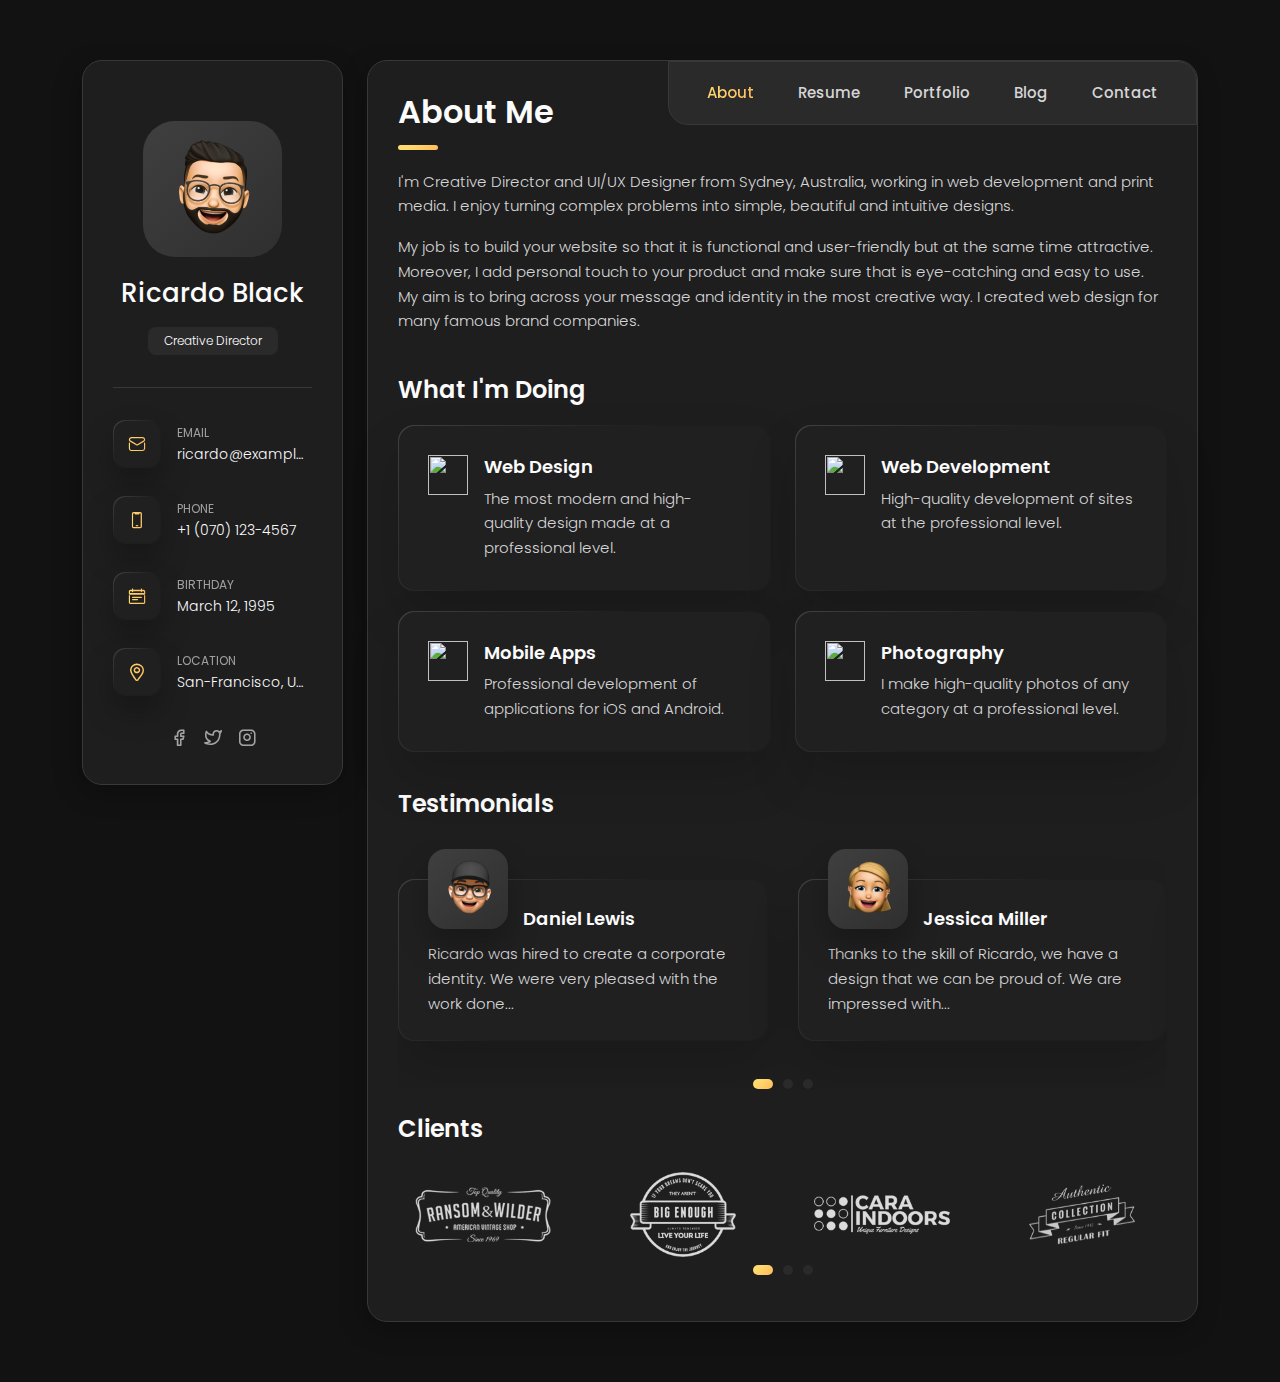
==== index.html @ 87efd27a "first commit" ====
<!DOCTYPE html>
<html lang="en">


<!-- Mirrored from art-template.ru/vcard4/style-2/index.html by HTTrack Website Copier/3.x [XR&CO'2014], Sat, 06 May 2023 09:46:40 GMT -->
<head>
    <meta charset="utf-8" />
    <title>vCard - About</title>

	<!-- Meta Data -->
	<meta http-equiv="X-UA-Compatible" content="IE=edge">
	<meta name="viewport" content="width=device-width, initial-scale=1, shrink-to-fit=no">
	<meta name="format-detection" content="telephone=no"/>
    <meta name="format-detection" content="address=no"/>
    <meta name="author" content="ArtTemplate" />
    <meta name="description" content="vCard" />

    <!-- Twitter data -->
    <meta name="twitter:card" content="summary_large_image">
    <meta name="twitter:site" content="@ArtTemplates">
    <meta name="twitter:title" content="vCard">
    <meta name="twitter:description" content="vCard">
    <meta name="twitter:image" content="../assets/images/social.html">

    <!-- Open Graph data -->
    <meta property="og:title" content="ArtTemplate" />
    <meta property="og:type" content="website" />
    <meta property="og:url" content="your url website" />
    <meta property="og:image" content="../assets/images/social.html" />
    <meta property="og:description" content="vCard" />
    <meta property="og:site_name" content="vCard" />

	<!-- Favicons -->
	<link rel="apple-touch-icon" sizes="144x144" href="../assets/images/favicons/apple-touch-icon-144x144.png">
	<link rel="apple-touch-icon" sizes="114x114" href="../assets/images/favicons/apple-touch-icon-114x114.png">
	<link rel="apple-touch-icon" sizes="72x72" href="../assets/images/favicons/apple-touch-icon-72x72.png">
	<link rel="apple-touch-icon" sizes="57x57" href="../assets/images/favicons/apple-touch-icon-57x57.png">
	<link rel="shortcut icon" href="../assets/images/favicons/favicon.png" type="image/png">

    <!-- Styles -->
	<link rel="stylesheet" type="text/css" href="../assets/styles/vendors/bootstrap.min.css"/>
	<link rel="stylesheet" type="text/css" href="../assets/styles/style.css"/>
	
</head>
<body>
    <main class="main">
	    <div class="container gutter-top gutter-bottom">
		    <div class="row sticky-parent">
			    <!-- Sidebar -->
                <aside class="col-12 col-md-12 col-xl-3">
				    <div class="sidebar box-outer sticky-column">
						<!-- My photo -->
						<div class="sidebar__base-info">
					    	<figure class="avatar-box">
                                <img src="../assets/images/my-avatar.png" alt="Ricardo Black">
						    </figure>

						    <div class="text-xl-center">
						        <h3 class="title title--h3 sidebar__name">Ricardo Black</h3>
							    <div class="badge">Creative Director</div>
						    </div>

							<button class="btn btn--small btn--icon-right sidebar__btn js-btn-toggle"><span>Show Contacts</span><i class="feathericon-chevron-down"></i></button>
						</div>

						<div class="sidebar__additional-info js-show">
							<div class="separation"></div>
		                    <ul class="details-info">
							    <!-- Email -->
							    <li class="details-info__item">
							        <span class="box box--s2 icon-box"><i class="font-icon icon-envelope"></i></span>
								    <div class="contacts-block__info">
									    <span class="overhead">Email</span>
									    <a class="text-overflow" href="mailto:ricardo@example.com" title="ricardo@example.com">ricardo@example.com</a>
								    </div>
							    </li>
							    <!-- Phone -->
						 	    <li class="details-info__item">
								    <span class="box box--s2 icon-box"><i class="font-icon icon-phone"></i></span>
								    <div class="contacts-block__info">
									    <span class="overhead">Phone</span>
							            <span class="text-overflow" title="+1 (070) 123-4567">+1 (070) 123-4567</span>
								    </div>	
							    </li>
								<!-- Birthday -->
					            <li class="details-info__item">
								    <span class="box box--s2 icon-box"><i class="font-icon icon-calendar"></i></span>
								    <div class="contacts-block__info">
									    <span class="overhead">Birthday</span>
							            <span class="text-overflow" title="March 12, 1995">March 12, 1995</span>
								    </div>
							    </li>
								<!-- Location -->
						        <li class="details-info__item">
								    <span class="box box--s2 icon-box"><i class="font-icon icon-location"></i></span>
								    <div class="contacts-block__info">
									    <span class="overhead">Location</span>
									    <span class="text-overflow" title="San-Francisco, USA">San-Francisco, USA</span>
								    </div>
							    </li>
					        </ul>
						    <div class="separation d-xl-none"></div>

						    <!-- Social -->
						    <div class="social">
							    <a class="social__link" href="https://www.facebook.com/"><i class="feathericon-facebook"></i></a>
							    <a class="social__link" href="https://www.behance.com/"><i class="feathericon-twitter"></i></a>
						  	    <a class="social__link" href="https://www.linkedin.com/"><i class="feathericon-instagram"></i></a>
						    </div>
						</div>	
					</div>	
		        </aside>
		        
				<!-- Content -->
		        <div class="col-12 col-md-12 col-xl-9">
				    <div class="box-outer">
					    <!-- Menu -->
						<div class="nav-container">
						    <ul class="nav">
                                <li class="nav__item"><a class="active" href="index.html">About</a></li>
								<li class="nav__item"><a href="resume.html">Resume</a></li>
                                <li class="nav__item"><a href="portfolio.html">Portfolio</a></li>
                                <li class="nav__item"><a href="blog.html">Blog</a></li>
                                <li class="nav__item"><a href="contact.html">Contact</a></li>
                            </ul>
						</div>
						
					    <!-- About -->
						<div class="pb-0 pb-sm-2">
		                    <h1 class="title title--h1 title__separate">About Me</h1>
						    <p>I'm Creative Director and UI/UX Designer from Sydney, Australia, working in web development and print media. I enjoy turning complex problems into simple, beautiful and intuitive designs.</p>
                            <p>My job is to build your website so that it is functional and user-friendly but at the same time attractive. Moreover, I add personal touch to your product and make sure that is eye-catching and easy to use. My aim is to bring across your message and identity in the most creative way. I created web design for many famous brand companies.</p>
					    </div>
						
					    <!-- What -->
						<h2 class="title title--h2 mt-3">What I'm Doing</h2>
						<div class="row">
							<!-- Case Item -->
							<div class="col-12 col-lg-6">
							    <div class="case-item box box--s2 box-inner">
									<img class="case-item__icon" src="https://art-template.ru/vcard4/assets/icons/icon-design.svg" alt="" />
									<div>
									    <h3 class="title title--h3">Web Design</h3>
										<p class="case-item__caption">The most modern and high-quality design made at a professional level.</p>
									</div>	
								</div>
							</div>
								
							<!-- Case Item -->
							<div class="col-12 col-lg-6">
							    <div class="case-item box box--s2 box-inner">
									<img class="case-item__icon" src="https://art-template.ru/vcard4/assets/icons/icon-dev.svg" alt="" />
									<div>
									    <h3 class="title title--h3">Web Development</h3>
										<p class="case-item__caption">High-quality development of sites at the professional level.</p>
									</div>
								</div>
							</div>
								
							<!-- Case Item -->
							<div class="col-12 col-lg-6">
								<div class="case-item box box--s2 box-inner">
								    <img class="case-item__icon" src="https://art-template.ru/vcard4/assets/icons/icon-app.svg" alt="" />
									<div>
								        <h3 class="title title--h3">Mobile Apps</h3>
									    <p class="case-item__caption">Professional development of applications for iOS and Android.</p>
									</div>
								</div>
							</div>
								
							<!-- Case Item -->
							<div class="col-12 col-lg-6">
								<div class="case-item box box--s2 box-inner">
									<img class="case-item__icon" src="https://art-template.ru/vcard4/assets/icons/icon-photo.svg" alt="" />
									<div>
									    <h3 class="title title--h3">Photography</h3>
										<p class="case-item__caption">I make high-quality photos of any category at a professional level.</p>
									</div>
								</div>
							</div>
						</div>	
						
						<!-- Testimonials -->
						<div class="testimonials">
						    <h2 class="title title--h2 mt-3">Testimonials</h2>
						
						    <div class="swiper-container js-carousel-review">
                                <div class="swiper-wrapper">
								    <!-- Item review -->
                                    <div class="swiper-slide review-item box box--s2 box-inner js-open-review" data-mfp-src="#review-1" data-effect="mfp-zoom-out">
										<figure class="box box-avatar box-avatar--not-border">
                                            <img src="../assets/images/avatar-1.png" alt="Daniel Lewis">
										</figure>
									    <h4 class="title title--h3">Daniel Lewis</h4>
										<p class="review-item__caption">Ricardo was hired to create a corporate identity. We were very pleased with the work done...</p>
									</div>
									
									<!-- Item review -->
                                    <div class="swiper-slide review-item box box--s2 box-inner js-open-review" data-mfp-src="#review-2" data-effect="mfp-zoom-out">
                                        <figure class="box box-avatar box-avatar--not-border">
                                            <img src="../assets/images/avatar-2.png" alt="Daniel Lewis">
										</figure>
									    <h4 class="title title--h3">Jessica Miller</h4>
										<p class="review-item__caption">Thanks to the skill of Ricardo, we have a design that we can be proud of. We are impressed with...</p>
									</div>
									
									<!-- Item review -->
                                    <div class="swiper-slide review-item box box--s2 box-inner js-open-review" data-mfp-src="#review-3" data-effect="mfp-zoom-out">
										<figure class="box box-avatar box-avatar--not-border">
                                            <img src="../assets/images/avatar-3.png" alt="Daniel Lewis">
										</figure>
									    <h4 class="title title--h3">Emily Evans</h4>
										<p class="review-item__caption">Ricardo did a miracle with my website. It looks exactly as I imagined it. Now I have a profession...</p>
									</div>

									<!-- Item review -->
									<div class="swiper-slide review-item box box--s2 box-inner js-open-review" data-mfp-src="#review-4" data-effect="mfp-zoom-out">
										<figure class="box box-avatar box-avatar--not-border">
											<img src="../assets/images/avatar-4.png" alt="Daniel Lewis">
										</figure>
										<h4 class="title title--h3">Henry William</h4>
										<p class="review-item__caption">Thank you very much for your work on our project. It was a big help for us. Thanks to the...</p>
									</div>
                                </div>
    
                                <div class="swiper-pagination"></div>
                            </div>
						</div>
						
						<!-- Clients -->
						<h2 class="title title--h2 mt-4">Clients</h2>
						<div class="swiper-container js-carousel-clients">
                            <div class="swiper-wrapper">
								<!-- Item client -->
                                <figure class="swiper-slide">
									<a href="#"><img class="logo-client" src="../assets/images/clients/logo-1-color.png" alt="Logo" /></a>
								</figure>
									
								<!-- Item client -->
                                <figure class="swiper-slide">
									<a href="#"><img class="logo-client" src="../assets/images/clients/logo-2-color.png" alt="Logo" /></a>
								</figure>

								<!-- Item client -->
                                <figure class="swiper-slide">
								    <a href="#"><img class="logo-client" src="../assets/images/clients/logo-3-color.png" alt="Logo" /></a>
								</figure>

								<!-- Item client -->
                                <figure class="swiper-slide">
									<a href="#"><img class="logo-client" src="../assets/images/clients/logo-4-color.png" alt="Logo" /></a>
								</figure>
									
								<!-- Item client -->
                                <figure class="swiper-slide">
									<a href="#"><img class="logo-client" src="../assets/images/clients/logo-5-color.png" alt="Logo" /></a>
								</figure>
									
								<!-- Item client -->
                                <figure class="swiper-slide">
									<a href="#"><img class="logo-client" src="../assets/images/clients/logo-6-color.png" alt="Logo" /></a>
								</figure>
							</div>
								
							<div class="swiper-pagination"></div>
						</div><!-- /swiper-container -->
					</div><!-- box-outer -->
		        </div><!-- Content -->
			</div><!-- sticky-parent -->
		</div><!-- container -->
    </main>

    <div class="back-to-top"></div>
    
	<!-- Full review 1 -->
	<div id="review-1" class="popup mfp-hide mfp-with-anim">
		<div class="row">
            <div class="col-12 col-sm-2 full-rewiew-con-avatar">
				<figure class="box box-avatar box-avatar--not-border">
					<img src="../assets/images/avatar-1.png" alt="Daniel Lewis">
				</figure>
				<div class="review-icon-quote"></div>
			</div>
			<div class="col-12 col-sm-10 full-rewiew-con-text">
				<h2 class="title title--h2 mb-1">Daniel Lewis</h2>
				<span class="review-date">14 June, 2021</span>
				<p>Ricardo was hired to create a corporate identity. We were very pleased with the work done. She has a lot of experience and is very concerned about the needs of client.
				Lorem ipsum dolor sit amet, ullamcous cididt consectetur adipiscing elit, seds do et eiusmod tempor incididunt ut laborels dolore magnarels alia.</p>
				<p>Ut enim ad nesid utminim veniam, quis nostrud eiusmo exercitation ullamco labori is amco commodo consequat  seds eiusmod. Adipisicing velit eu eiusmod nisi ad nulla. 
				Magna deserunt ipsum pariatur sunt incididunt culpa cupidatat. Pariatur occaecat enim dolor culpa nisi ea eiusmod do qui culpa consectetur laboris eiusmod anim.</p>
			</div>
		</div>
	</div>

	<!-- Full review 2 -->
	<div id="review-2" class="popup mfp-hide mfp-with-anim">
		<div class="row">
            <div class="col-12 col-sm-2 full-rewiew-con-avatar">
				<figure class="box box-avatar box-avatar--not-border">
					<img src="../assets/images/avatar-2.png" alt="Daniel Lewis">
				</figure>
				<div class="review-icon-quote"></div>
			</div>
			<div class="col-12 col-sm-10 full-rewiew-con-text">
				<h2 class="title title--h2 mb-1">Jessica Miller</h2>
				<span class="review-date">14 June, 2021</span>
				<p>Ricardo was hired to create a corporate identity. We were very pleased with the work done. She has a lot of experience and is very concerned about the needs of client.
				Lorem ipsum dolor sit amet, ullamcous cididt consectetur adipiscing elit, seds do et eiusmod tempor incididunt ut laborels dolore magnarels alia.</p>
				<p>Ut enim ad nesid utminim veniam, quis nostrud eiusmo exercitation ullamco labori is amco commodo consequat  seds eiusmod. Adipisicing velit eu eiusmod nisi ad nulla. 
				Magna deserunt ipsum pariatur sunt incididunt culpa cupidatat. Pariatur occaecat enim dolor culpa nisi ea eiusmod do qui culpa consectetur laboris eiusmod anim.</p>
			</div>
		</div>
	</div>
	
	<!-- Full review 3 -->
	<div id="review-3" class="popup mfp-hide mfp-with-anim">
		<div class="row">
            <div class="col-12 col-sm-2 full-rewiew-con-avatar">
				<figure class="box box-avatar box-avatar--not-border">
					<img src="../assets/images/avatar-3.png" alt="Daniel Lewis">
				</figure>
				<div class="review-icon-quote"></div>
			</div>
			<div class="col-12 col-sm-10 full-rewiew-con-text">
				<h2 class="title title--h2 mb-1">Emily Evans</h2>
				<span class="review-date">14 June, 2021</span>
				<p>Ricardo was hired to create a corporate identity. We were very pleased with the work done. She has a lot of experience and is very concerned about the needs of client.
				Lorem ipsum dolor sit amet, ullamcous cididt consectetur adipiscing elit, seds do et eiusmod tempor incididunt ut laborels dolore magnarels alia.</p>
				<p>Ut enim ad nesid utminim veniam, quis nostrud eiusmo exercitation ullamco labori is amco commodo consequat  seds eiusmod. Adipisicing velit eu eiusmod nisi ad nulla. 
				Magna deserunt ipsum pariatur sunt incididunt culpa cupidatat. Pariatur occaecat enim dolor culpa nisi ea eiusmod do qui culpa consectetur laboris eiusmod anim.</p>
			</div>
		</div>
	</div>

	<!-- Full review 4 -->
	<div id="review-4" class="popup mfp-hide mfp-with-anim">
		<div class="row">
            <div class="col-12 col-sm-2 full-rewiew-con-avatar">
				<figure class="box box-avatar box-avatar--not-border">
					<img src="../assets/images/avatar-4.png" alt="Daniel Lewis">
				</figure>
				<div class="review-icon-quote"></div>
			</div>
			<div class="col-12 col-sm-10 full-rewiew-con-text">
				<h2 class="title title--h2 mb-1">Henry William</h2>
				<span class="review-date">14 June, 2021</span>
				<p>Ricardo was hired to create a corporate identity. We were very pleased with the work done. She has a lot of experience and is very concerned about the needs of client.
				Lorem ipsum dolor sit amet, ullamcous cididt consectetur adipiscing elit, seds do et eiusmod tempor incididunt ut laborels dolore magnarels alia.</p>
				<p>Ut enim ad nesid utminim veniam, quis nostrud eiusmo exercitation ullamco labori is amco commodo consequat  seds eiusmod. Adipisicing velit eu eiusmod nisi ad nulla. 
				Magna deserunt ipsum pariatur sunt incididunt culpa cupidatat. Pariatur occaecat enim dolor culpa nisi ea eiusmod do qui culpa consectetur laboris eiusmod anim.</p>
			</div>
		</div>
	</div>
	
	<!-- JavaScripts -->
	<script src="../assets/js/jquery-3.4.1.min.js"></script>
	<script src="../assets/js/plugins.min.js"></script>
    <script src="../assets/js/common.js"></script>

</body>

<!-- Mirrored from art-template.ru/vcard4/style-2/index.html by HTTrack Website Copier/3.x [XR&CO'2014], Sat, 06 May 2023 09:46:50 GMT -->
</html>
---- assets/styles/style.css ----
/* ------------------------------------------------
 Author: ArtStyles (Art)
 
 Template Name: vCard
 version: 1.1.0
------------------------------------------------ */
/* ------------------------------------------------
 
 - Vendors
 - Font Icons
 - Variables
 - General Styles
 - Typography
 - Form
 - Button
 - Sidebar
 - Sections
 - Navbar
 - Popup
 - Cases
 - Clients
 - Contact
 - Portfolio
 - News
 - Single news
 - Single project
 - Testimonials
 - Timeline
 - Footer
 - Other
 
------------------------------------------------ */
@import url("vendors/swiper.min.css");
@import url("vendors/simplebar.min.css");
@import url("vendors/magnific-popup.css");
@import url("vendors/photoswipe.css");
@import url("vendors/default-skin.css");
@import url("../icons/style-custome-icons.css");
@import url("../icons/feather.css");
@import url("https://fonts.googleapis.com/css2?family=Poppins:wght@300;400;500;600&amp;display=swap");
:root {
  --font-family: 'Poppins', sans-serif;
  --font-base-size: 15px;
  --font-mobile-size: 14px;
  --color-heading: #FCFCFC;
  --color-paragraph: #D6D6D6;
  --color-border: #383838;
  --color-bg: #121212;
  --color-surface-1: #1e1e1f;
  --color-surface-2: #2a2a2b;
  --color-surface-3: #202021;
  --color-accent: #FFDB6E;
  --color-error: #B84C4C;
  --color-gradient: linear-gradient(137.84deg, #FFDB6E 26.31%, #FFBC5E 93.75%);
  --color-gradient-soft: linear-gradient(135deg, rgba(255, 218, 109, 0.0375) 0%, rgba(255, 189, 94, 0) 100%), #1E1E1F;
  --color-gradient-text: linear-gradient(90deg, #FFDB6E, #FFBC5E);
  --color-gradient-border: linear-gradient(155deg, #FFDA6D 0%, rgba(255, 191, 96, 0) 50%);
  --color-gradient-border-gray: linear-gradient(135deg, #404040 0%, rgba(64, 64, 64, 0) 48.44%);
  --color-gradient-gray: linear-gradient(137.84deg, #3F3F40 2.69%, #303030 93.75%);
  --color-gradient-icon: linear-gradient(135deg, rgba(255, 218, 109, 0.25) 0%, rgba(255, 189, 94, 0) 59.86%), #202021;
  --color-btn: linear-gradient(135deg, rgba(45, 45, 46, 0.25) 0%, rgba(27, 27, 28, 0) 100%), #202021;
  --box-shadow-24: -4px 8px 24px rgba(0, 0, 0, 0.25);
  --box-shadow-30: 0px 16px 30px rgba(0, 0, 0, 0.25);
  --box-shadow-40: 0px 16px 40px rgba(0, 0, 0, 0.25);
  --box-shadow-50: 0px 25px 50px rgba(0, 0, 0, 0.15);
  --box-shadow-80: 0px 24px 80px rgba(0, 0, 0, 0.7);
  --radius-32: 32px;
  --radius-20: 20px;
  --radius-18: 18px;
  --radius-16: 16px;
  --radius-14: 14px;
  --radius-12: 12px;
  --radius-8: 8px;
}

/* -----------------------------------------------------------------
    - General Styles
----------------------------------------------------------------- */
*,
::before,
::after {
  background-repeat: no-repeat;
  -webkit-box-sizing: border-box;
          box-sizing: border-box;
}

html {
  -webkit-overflow-scrolling: touch;
  -webkit-box-sizing: border-box;
  box-sizing: border-box;
}

body, html {
  font-size: 1rem;
  -webkit-text-size-adjust: 100%;
}

body {
  background-color: var(--color-bg);
  color: var(--color-paragraph);
  font-family: var(--font-family);
  font-size: var(--font-base-size);
  font-weight: 300;
  line-height: 1.65;
  min-height: 100vh;
  overflow-x: hidden;
  -ms-overflow-style: scrollbar;
  -webkit-font-smoothing: antialiased;
}

@media only screen and (max-width: 580px) {
  body {
    font-size: var(--font-mobile-size);
    line-height: 1.6;
  }
}

html.is-scroll-disabled body {
  height: 100vh;
  overflow: hidden;
}

@media all and (-ms-high-contrast: none), (-ms-high-contrast: active) {
  html.is-scroll-disabled {
    overflow: hidden;
  }
}

.no-scroll {
  overflow: hidden;
  -ms-overflow-style: none;
}

.no-scroll-height {
  overflow-x: hidden;
}

.svg-defs {
  position: absolute;
  height: 0;
  width: 0;
}

img {
  max-width: 100%;
  -webkit-user-select: none;
  -moz-user-select: none;
  -ms-user-select: none;
  user-select: none;
}

figure {
  margin: 0;
}

iframe {
  background-color: var(--color-bg);
  border: 0;
  display: block;
  height: 100%;
  width: 100%;
}

.cover {
  -o-object-fit: cover;
     object-fit: cover;
  -o-object-position: center;
     object-position: center;
  font-family: 'object-fit: cover; object-position: center;';
  height: 100%;
  width: 100%;
}

::-moz-selection {
  background: transparent;
  color: var(--color-accent);
}

::selection {
  background: transparent;
  color: var(--color-accent);
}

.scroll-line {
  background: var(--color-gradient);
  height: 0.1875rem;
  position: fixed;
  top: 0;
  width: 0;
  z-index: 3;
}

/* -----------------------------------------------------------------
    - Typography
----------------------------------------------------------------- */
h1, h2, h3, h4, h5, h6 {
  color: var(--color-heading);
  font-family: var(--font-family);
  font-weight: 600;
  line-height: 1.3;
}

.title--h1 {
  font-size: 2rem;
  margin-bottom: 1.0625rem;
}

@media only screen and (max-width: 580px) {
  .title--h1 {
    font-size: 1.5rem;
  }
}

.title--h2 {
  font-size: 1.5rem;
  margin-bottom: 1.25rem;
}

@media only screen and (max-width: 580px) {
  .title--h2 {
    font-size: 1.125rem;
  }
}

.title--h3 {
  font-size: 1.125rem;
  margin-bottom: 0.5rem;
}

@media only screen and (max-width: 580px) {
  .title--h3 {
    font-size: 1rem;
  }
}

.title--h4 {
  font-size: 1rem;
  margin-bottom: 0.8125rem;
  font-weight: 500;
}

@media only screen and (max-width: 580px) {
  .title--h4 {
    font-size: 0.875rem;
  }
}

.title--h5 {
  font-size: 0.875rem;
}

@media only screen and (max-width: 580px) {
  .title--h5 {
    font-size: 0.75rem;
  }
}

.title--h6 {
  font-size: 0.75rem;
}

@media only screen and (max-width: 580px) {
  .title--h6 {
    font-size: 0.625rem;
  }
}

.title--center {
  text-align: center;
}

.title--tone {
  background: var(--color-gradient-text);
  -webkit-background-clip: text;
  background-clip: text;
  -webkit-text-fill-color: transparent;
}

.title-icon {
  margin-right: 0.5rem;
  margin-top: -0.25rem;
  height: 2.5rem;
  width: 2.5rem;
}

@media only screen and (max-width: 580px) {
  .title-icon {
    height: 2.08333rem;
    width: 2.08333rem;
  }
}

.title__separate {
  margin-bottom: 2.3125rem;
  position: relative;
}

.title__separate::before {
  content: '';
  background: var(--color-gradient);
  border-radius: 0.5rem;
  height: 0.3125rem;
  position: absolute;
  bottom: -1.0625rem;
  left: 0;
  width: 2.5rem;
  z-index: 1;
}

@media only screen and (max-width: 580px) {
  .title__separate {
    margin-bottom: 1.5rem;
  }
  .title__separate::before {
    height: 0.1875rem;
    bottom: -0.625rem;
    width: 1.875rem;
  }
}

.overhead {
  color: var(--color-paragraph);
  font-size: 0.75rem;
  font-weight: 400;
  display: block;
  opacity: .7;
  text-transform: uppercase;
}

@media only screen and (max-width: 580px) {
  .overhead {
    font-size: 0.6875rem;
  }
}

.text-overflow {
  display: block;
  text-overflow: ellipsis;
  overflow: hidden;
  white-space: nowrap;
}

.block-quote {
  font-size: 1.25rem;
  font-weight: 400;
  font-style: italic;
  margin: 1.8125rem 0;
  position: relative;
  line-height: 1.6;
}

@media only screen and (max-width: 991px) {
  .block-quote {
    padding-left: 3.8125rem;
  }
}

@media only screen and (max-width: 580px) {
  .block-quote {
    font-size: 1.125rem;
    margin: 1rem 0;
    padding-left: 0;
    padding-top: 2.8125rem;
  }
  .block-quote p {
    margin-bottom: 0.5rem;
  }
}

.block-quote::before {
  background-image: url(https://art-template.ru/vcard4/assets/icons/icon-quote.svg);
  background-repeat: no-repeat;
  background-position: center;
  background-size: cover;
  content: '';
  height: 1.125rem;
  margin: 0 auto;
  position: absolute;
  top: 0.5rem;
  left: -3.125rem;
  width: 1.6875rem;
}

@media only screen and (max-width: 991px) {
  .block-quote::before {
    left: 0;
  }
}

.block-quote__author {
  font-size: 0.875rem;
  font-style: normal;
  display: block;
  margin-top: 0.5625rem;
  padding-left: 3rem;
  position: relative;
}

@media only screen and (max-width: 580px) {
  .block-quote__author {
    font-size: 0.875rem;
    margin-top: 0;
    padding-left: 2rem;
  }
}

.block-quote__author::before {
  content: '';
  background-color: var(--color-heading);
  height: 0.0625rem;
  margin-bottom: auto;
  margin-top: auto;
  position: absolute;
  top: 0;
  bottom: 0;
  left: 0;
  width: 2rem;
}

@media only screen and (max-width: 580px) {
  .block-quote__author::before {
    width: 1rem;
  }
}

a {
  color: var(--color-accent);
  cursor: pointer;
  text-decoration: none;
}

a:hover {
  outline: none;
}

a.decoration--none {
  text-decoration: none;
}

a.link-gradient {
  background: var(--color-gradient-text);
  -webkit-background-clip: text;
  background-clip: text;
  -webkit-text-fill-color: transparent;
  -webkit-text-decoration-skip: objects;
}

.description {
  color: var(--color-paragraph);
  margin-bottom: 1.875rem;
}

.foreword {
  font-size: 1.125rem;
}

/* Badges */
.badge {
  background: var(--color-surface-2);
  font-size: 0.75rem;
  font-weight: 300;
  border-radius: var(--radius-8);
  padding: 0.5rem 1rem;
}

@media only screen and (max-width: 580px) {
  .badge {
    font-size: 0.6875rem;
    padding: 0.375rem 0.75rem;
  }
}

/* -----------------------------------------------------------------
    - Form
----------------------------------------------------------------- */
.input, .textarea, select,
.custom-select {
  background-color: transparent;
  border: 1px solid var(--color-border);
  border-radius: var(--radius-14);
  -webkit-box-shadow: none;
          box-shadow: none;
  color: var(--color-heading);
  font-size: inherit;
  height: auto;
  padding: 0.875rem 1.375rem 0.8125rem;
  position: relative;
  width: 100%;
  -webkit-appearance: none;
  -moz-appearance: none;
  appearance: none;
}

@media only screen and (max-width: 580px) {
  .input, .textarea, select,
  .custom-select {
    padding: 0.8125rem 1.375rem 0.75rem;
  }
}

.input:focus, .textarea:focus, select:focus,
.custom-select:focus {
  background-color: transparent;
  border-color: var(--color-accent);
  color: var(--color-heading);
  -webkit-box-shadow: none;
          box-shadow: none;
  outline: none;
}

.input {
  line-height: inherit;
}

@media all and (-ms-high-contrast: none), (-ms-high-contrast: active) {
  .input {
    line-height: 0;
  }
}

.input__icon {
  padding-left: 3.375rem;
}

@media only screen and (max-width: 580px) {
  .input__icon {
    padding-left: 2.8125rem;
  }
}

.textarea {
  border-radius: var(--radius-14);
  display: block;
  padding: 0.8125rem 1.1875rem;
  resize: none;
}

.form-group {
  margin-bottom: 2rem;
  position: relative;
}

@media only screen and (max-width: 580px) {
  .form-group {
    margin-bottom: 1.6875rem;
  }
}

.help-block {
  position: absolute;
  font-size: 0.75rem;
  line-height: 1.4;
  padding-top: 0.3125rem;
  padding-left: 0.375rem;
}

@media only screen and (max-width: 580px) {
  .help-block {
    font-size: 0.6875rem;
  }
}

.with-errors {
  color: var(--color-error);
}

.has-error input,
.has-error textarea,
.has-error input:focus,
.has-error textarea:focus {
  border-color: var(--color-error);
}

#validator-contact {
  font-size: 0.875rem;
  margin-top: 1rem;
}

.form-control::-webkit-input-placeholder {
  color: var(--color-paragraph);
  opacity: .5;
}

.form-control:-ms-input-placeholder {
  color: var(--color-paragraph);
  opacity: .5;
}

.form-control::-ms-input-placeholder {
  color: var(--color-paragraph);
  opacity: .5;
}

.form-control::placeholder {
  color: var(--color-paragraph);
  opacity: .5;
}

input:invalid,
textarea:invalid {
  outline: none !important;
}

.form-check-input {
  background: transparent;
  border-color: rgba(244, 244, 244, 0.15);
}

.form-check-input:checked {
  background-color: var(--color-accent);
  border-color: var(--color-accent);
}

.form-check-input:checked[type=checkbox] {
  background-image: url("data:image/svg+xml,%3csvg xmlns='http://www.w3.org/2000/svg' viewBox='0 0 20 20'%3e%3cpath fill='none' stroke='%23000' stroke-linecap='round' stroke-linejoin='round' stroke-width='3' d='M6 10l3 3l6-6'/%3e%3c/svg%3e") !important;
}

.form-check-input:checked[type=radio] {
  background-image: url("data:image/svg+xml,%3csvg xmlns='http://www.w3.org/2000/svg' viewBox='-4 -4 8 8'%3e%3ccircle r='2' fill='%23000'/%3e%3c/svg%3e");
}

.form-check-input:focus {
  border-color: var(--color-paragraph);
  -webkit-box-shadow: 0 0 0 0.125rem rgba(244, 244, 244, 0.25);
          box-shadow: 0 0 0 0.125rem rgba(244, 244, 244, 0.25);
}

select,
.custom-select {
  background: url("data:image/svg+xml,%3csvg xmlns='http://www.w3.org/2000/svg' viewBox='0 0 4 5'%3e%3cpath fill='%23fff' d='M2 0L0 2h4zm0 5L0 3h4z'/%3e%3c/svg%3e") no-repeat right 0.1rem center/10px 16px;
}

.dropdown-menu {
  background: var(--color-surface-2);
  border: 1px solid var(--color-border);
  border-radius: var(--radius-12);
  -webkit-box-shadow: var(--box-shadow-50);
          box-shadow: var(--box-shadow-50);
  font-size: inherit;
}

.dropdown-menu::before {
  content: '';
  border-left: 0.375rem solid transparent;
  border-right: 0.375rem solid transparent;
  border-bottom: 0.375rem solid var(--color-border);
  height: 0;
  position: absolute;
  top: -0.375rem;
  left: 1.0625rem;
  width: 0;
}

.dropdown-item {
  color: var(--color-paragraph);
  font-weight: 300;
}

.dropdown-item:hover, .dropdown-item:focus {
  background: var(--color-border);
  color: var(--color-paragraph);
}

.dropdown.dropup .dropdown-menu::before {
  border-left: 0.375rem solid transparent;
  border-right: 0.375rem solid transparent;
  border-top: 0.375rem solid var(--color-border);
  border-bottom: 0.375rem solid transparent;
  top: auto;
  bottom: -0.75rem;
}

.progress {
  display: block;
  background: transparent;
  font-size: 0.9375rem;
  margin-bottom: 1.5rem;
  height: auto;
}

@media only screen and (max-width: 580px) {
  .progress {
    font-size: 0.8125rem;
    margin-bottom: 1rem;
  }
}

.progress:last-child {
  margin-bottom: 0;
}

.progress-bar {
  background-color: var(--color-border);
  border-radius: var(--radius-16);
  height: 0.5rem;
  overflow: inherit;
  position: relative;
  width: 100%;
}

.progress-bar span {
  background: var(--color-gradient);
  border-radius: 1rem;
  display: block;
  overflow: hidden;
  position: relative;
  height: 0.5rem;
  width: 0%;
  -webkit-transition: width .6s ease-in-out;
  transition: width .6s ease-in-out;
  z-index: 1;
}

.progress .progress-text {
  margin-bottom: 0.5rem;
}

.progress .progress-text span {
  color: var(--color-heading);
  font-weight: 500;
}

.btn {
  background: var(--color-gradient-border-gray);
  border-radius: var(--radius-14);
  -webkit-box-shadow: var(--box-shadow-40);
          box-shadow: var(--box-shadow-40);
  border: 0;
  color: var(--color-accent);
  cursor: pointer;
  font-weight: 400;
  font-size: 1rem;
  line-height: initial;
  padding: 1rem 1.5rem;
  position: relative;
  -webkit-transition: all .4s ease-in-out;
  transition: all .4s ease-in-out;
  white-space: nowrap;
  z-index: 0;
}

.btn::before {
  content: '';
  position: absolute;
  top: 1px;
  right: 1px;
  bottom: 1px;
  left: 1px;
  background: var(--color-btn);
  border-radius: inherit;
  -webkit-transition: all .4s ease-in-out;
  transition: all .4s ease-in-out;
  z-index: -1;
}

.btn:hover {
  background: var(--color-gradient-border);
  color: var(--color-accent);
}

.btn:hover::before {
  background: var(--color-gradient-icon);
}

.btn:focus {
  -webkit-box-shadow: var(--box-shadow-40);
          box-shadow: var(--box-shadow-40);
}

.btn .font-icon {
  margin-right: 0.375rem;
}

.btn--small {
  -webkit-box-shadow: var(--box-shadow-30);
          box-shadow: var(--box-shadow-30);
  font-size: 0.75rem;
  padding: 0.625rem 1rem;
}

.btn--small:focus {
  -webkit-box-shadow: var(--box-shadow-30);
          box-shadow: var(--box-shadow-30);
}

.btn--icon-left i {
  margin-right: 0.5rem;
}

.btn--icon-right i {
  margin-left: 0.5rem;
}

@media only screen and (max-width: 580px) {
  .btn {
    font-size: 0.875rem;
    padding: 0.75rem 1.125rem;
  }
}

button:focus {
  outline: none;
}

/* -----------------------------------------------------------------
    - Sidebar
----------------------------------------------------------------- */
.sidebar {
  z-index: 10;
}

@media only screen and (max-width: 1200px) {
  .sidebar {
    margin-bottom: 1.875rem;
  }
}

@media only screen and (max-width: 580px) {
  .sidebar {
    margin-bottom: 1rem;
  }
}

@media only screen and (max-width: 1200px) {
  .sidebar__base-info {
    display: -webkit-box;
    display: -ms-flexbox;
    display: flex;
    -webkit-box-align: center;
        -ms-flex-align: center;
            align-items: center;
  }
  .sidebar__base-info > * {
    min-width: 0;
  }
}

@media only screen and (min-width: 1200px) {
  .sidebar__additional-info {
    display: block !important;
  }
}

@media only screen and (max-width: 1200px) {
  .sidebar__additional-info {
    display: none;
  }
}

@media only screen and (max-width: 1200px) {
  .sidebar__additional-info .details-info__item {
    -webkit-box-flex: 0;
        -ms-flex: 0 0 50%;
            flex: 0 0 50%;
  }
  .sidebar__additional-info .details-info__item:nth-last-child(2), .sidebar__additional-info .details-info__item:nth-last-child(1) {
    margin-bottom: 0;
  }
}

@media only screen and (max-width: 768px) {
  .sidebar__additional-info .details-info__item {
    margin-bottom: 1.25rem;
  }
  .sidebar__additional-info .details-info__item:nth-last-child(2) {
    margin-bottom: 1.25rem;
  }
  .sidebar__additional-info .details-info__item:nth-last-child(1) {
    margin-bottom: 0 !important;
  }
}

@media only screen and (max-width: 580px) {
  .sidebar__additional-info .details-info__item {
    -webkit-box-flex: 0;
        -ms-flex: 0 0 100%;
            flex: 0 0 100%;
  }
  .sidebar__additional-info .details-info__item:nth-last-child(2) {
    margin-bottom: 0.9375rem;
  }
  .sidebar__additional-info .details-info__item:nth-last-child(1) {
    margin-bottom: 0;
  }
}

.sidebar .avatar-box {
  background: var(--color-gradient-gray);
  border-radius: var(--radius-32);
  margin: 1.875rem 1.875rem 1.25rem;
  overflow: hidden;
  height: calc(100% - 3.75rem);
  width: calc(100% - 3.75rem);
  -webkit-transition: all .3s ease-in-out;
  transition: all .3s ease-in-out;
}

@media only screen and (max-width: 1200px) {
  .sidebar .avatar-box {
    -ms-flex-negative: 0;
        flex-shrink: 0;
    margin: 0 1.5rem 0 0;
    height: 7.5rem;
    width: 7.5rem;
  }
}

@media only screen and (max-width: 580px) {
  .sidebar .avatar-box {
    border-radius: var(--radius-20);
    margin: 0 1rem 0 0;
    height: 5rem;
    width: 5rem;
  }
}

.sidebar .avatar-box img {
  -o-object-fit: cover;
     object-fit: cover;
  height: 100%;
  width: 100%;
}

.sidebar__name {
  font-size: 1.625rem;
  font-weight: 500;
  margin-bottom: 1rem;
  position: relative;
}

@media only screen and (max-width: 580px) {
  .sidebar__name {
    font-size: 1.0625rem;
    margin-bottom: 0.625rem;
  }
}

.sidebar__btn {
  position: absolute;
  top: 0;
  right: 0;
  border-top-left-radius: 0;
  border-bottom-right-radius: 0;
  display: none;
}

@media only screen and (max-width: 1200px) {
  .sidebar__btn {
    display: block;
    padding: 0.625rem 1rem;
  }
}

@media only screen and (max-width: 580px) {
  .sidebar__btn {
    padding: 0.625rem;
  }
}

.sidebar__btn i {
  display: none;
}

@media only screen and (max-width: 580px) {
  .sidebar__btn i {
    display: block;
    margin: 0;
  }
  .sidebar__btn span {
    display: none;
  }
}

.contacts-block__info {
  -webkit-box-flex: 1;
      -ms-flex: 1;
          flex: 1;
}

/* Social */
.social {
  text-align: center;
}

.social__link {
  font-size: 1.125rem;
  color: var(--color-heading);
  -webkit-text-fill-color: inherit;
  opacity: .6;
  margin: 0 0.375rem;
}

@media only screen and (max-width: 580px) {
  .social__link {
    font-size: 1rem;
  }
}

.social__link:hover {
  color: inherit;
  opacity: 1;
  text-decoration: none;
}

@media only screen and (max-width: 1200px) {
  .social {
    text-align: left;
  }
}

.sticky-column {
  margin-top: 0;
  -webkit-transition: all .3s ease-in-out;
  transition: all .3s ease-in-out;
}

.sticky-column.is_stuck {
  margin-top: 1.875rem;
}

/* -----------------------------------------------------------------
    - Sections
----------------------------------------------------------------- */
@media (min-width: 1200px) {
  .container {
    max-width: 1140px;
  }
}

@media (min-width: 1300px) {
  .container {
    max-width: 1230px;
  }
}

@media (min-width: 1400px) {
  .container {
    max-width: 1290px;
  }
}

.box {
  background: var(--color-gradient-border);
  position: relative;
  z-index: 0;
}

.box::before {
  content: '';
  position: absolute;
  top: 1px;
  right: 1px;
  bottom: 1px;
  left: 1px;
  background: var(--color-gradient-soft);
  border-radius: inherit;
  z-index: -1;
}

.box--s2 {
  background: var(--color-gradient-border-gray);
}

.box--s2::before {
  background-image: var(--color-btn) !important;
  background-color: var(--color-surface-3) !important;
}

.box-outer {
  background-color: var(--color-surface-1);
  border: 1px solid var(--color-border);
  border-radius: var(--radius-20);
  -webkit-box-shadow: var(--box-shadow-24);
          box-shadow: var(--box-shadow-24);
  padding: 1.875rem;
  position: relative;
}

@media only screen and (max-width: 580px) {
  .box-outer {
    padding: 0.9375rem;
  }
}

.box-inner {
  border-radius: var(--radius-16);
  -webkit-box-shadow: var(--box-shadow-50);
          box-shadow: var(--box-shadow-50);
  padding: 1.875rem;
  margin-bottom: 1.875rem;
}

@media only screen and (max-width: 580px) {
  .box-inner {
    border-radius: var(--radius-14);
    -webkit-box-shadow: var(--box-shadow-30);
            box-shadow: var(--box-shadow-30);
    padding: 1.25rem;
    margin-bottom: 0.9375rem;
  }
}

.icon-box {
  font-size: 1.125rem;
  display: -webkit-inline-box;
  display: -ms-inline-flexbox;
  display: inline-flex;
  -webkit-box-align: center;
      -ms-flex-align: center;
          align-items: center;
  -webkit-box-pack: center;
      -ms-flex-pack: center;
          justify-content: center;
  border-radius: var(--radius-12);
  -webkit-box-shadow: var(--box-shadow-30);
          box-shadow: var(--box-shadow-30);
  line-height: 1;
  margin-right: 1rem;
  height: 3rem;
  width: 3rem;
}

.icon-box > * {
  min-width: 0;
}

.icon-box::before {
  background: var(--color-gradient-icon);
}

.icon-box .font-icon {
  background: var(--color-gradient-text);
  -webkit-background-clip: text;
  background-clip: text;
  -webkit-text-fill-color: transparent;
}

@media only screen and (max-width: 580px) {
  .icon-box {
    font-size: 1rem;
    border-radius: var(--radius-8);
    -webkit-box-shadow: var(--box-shadow-24);
            box-shadow: var(--box-shadow-24);
    height: 1.875rem;
    width: 1.875rem;
  }
}

.box-avatar {
  border-radius: var(--radius-18);
  -webkit-box-shadow: var(--box-shadow-30);
          box-shadow: var(--box-shadow-30);
  height: 5rem;
  width: 5rem;
}

.box-avatar::before {
  background: var(--color-gradient-gray);
}

.box-avatar img {
  -o-object-fit: cover;
     object-fit: cover;
}

.box-avatar--not-border {
  background: var(--color-gradient-gray);
}

.box-avatar--not-border::before {
  display: none;
}

@media only screen and (max-width: 580px) {
  .box-avatar {
    border-radius: var(--radius-14);
    -webkit-box-shadow: var(--box-shadow-24);
            box-shadow: var(--box-shadow-24);
    height: calc(5rem - 1.25rem);
    width: calc(5rem - 1.25rem);
  }
}

.separation {
  background: var(--color-border);
  margin: 2rem 0;
  height: 1px;
  width: 100%;
}

@media only screen and (max-width: 580px) {
  .separation {
    margin: 1rem 0;
  }
}

.js-image {
  background-size: cover;
  background-position: center;
  height: 100%;
  width: 100%;
}

.gutter-top {
  padding-top: 3.75rem;
}

@media only screen and (max-width: 580px) {
  .gutter-top {
    padding-top: 0.9375rem;
  }
}

.gutter-bottom {
  padding-bottom: 3.75rem;
}

@media only screen and (max-width: 580px) {
  .gutter-bottom {
    padding-bottom: 2.5rem;
  }
}

.noGutters-Top {
  margin-top: 0 !important;
}

.noGutters-Bottom {
  margin-bottom: 0 !important;
}

.noGutters-Left {
  margin-left: 0 !important;
}

.noGutters-Right {
  margin-right: 0 !important;
}

/* Details info */
.details-info {
  list-style: none;
  padding-left: 0;
  margin-bottom: 0.5rem;
}

@media only screen and (max-width: 1200px) {
  .details-info {
    display: -webkit-box;
    display: -ms-flexbox;
    display: flex;
    -ms-flex-wrap: wrap;
        flex-wrap: wrap;
    margin-bottom: 0;
  }
  .details-info > * {
    min-width: 0;
  }
}

@media only screen and (max-width: 768px) {
  .details-info {
    display: -webkit-box;
    display: -ms-flexbox;
    display: flex;
    -webkit-box-orient: vertical;
    -webkit-box-direction: normal;
        -ms-flex-direction: column;
            flex-direction: column;
    margin-bottom: 0.5rem;
    font-size: 1rem;
  }
  .details-info > * {
    min-width: 0;
  }
}

@media only screen and (max-width: 580px) {
  .details-info {
    font-size: 0.9375rem;
  }
}

.details-info--inline {
  display: -webkit-box;
  display: -ms-flexbox;
  display: flex;
  -webkit-box-orient: horizontal;
  -webkit-box-direction: normal;
      -ms-flex-direction: row;
          flex-direction: row;
  -ms-flex-wrap: wrap;
      flex-wrap: wrap;
}

.details-info--inline > * {
  min-width: 0;
}

.details-info__item {
  color: var(--color-heading);
  font-size: 0.875rem;
  display: -webkit-box;
  display: -ms-flexbox;
  display: flex;
  -webkit-box-align: center;
      -ms-flex-align: center;
          align-items: center;
  margin-bottom: 1.75rem;
  text-overflow: ellipsis;
  white-space: nowrap;
}

.details-info__item > * {
  min-width: 0;
}

@media only screen and (max-width: 580px) {
  .details-info__item {
    font-size: 0.8125rem;
    margin-bottom: 0.9375rem !important;
  }
}

.details-info__item a {
  color: var(--color-heading);
  -webkit-text-fill-color: inherit;
  text-decoration: none;
}

.details-info__item a:hover {
  color: var(--color-heading);
}

.details-info--inline .details-info__item {
  display: -webkit-inline-box;
  display: -ms-inline-flexbox;
  display: inline-flex;
  -webkit-box-align: center;
      -ms-flex-align: center;
          align-items: center;
  margin-right: 5rem;
}

.details-info--inline .details-info__item > * {
  min-width: 0;
}

.details-info--inline .details-info__item:last-child {
  margin-right: 0;
}

.details-info__info {
  -webkit-box-flex: 1;
      -ms-flex: 1;
          flex: 1;
}

/* -----------------------------------------------------------------
    - Navbar
----------------------------------------------------------------- */
.nav-container {
  background: var(--color-surface-2);
  border: 1px solid var(--color-border);
  border-radius: 0 var(--radius-20) 0 var(--radius-20);
  display: -webkit-box;
  display: -ms-flexbox;
  display: flex;
  -webkit-box-align: center;
      -ms-flex-align: center;
          align-items: center;
  -webkit-box-pack: end;
      -ms-flex-pack: end;
          justify-content: flex-end;
  height: 4rem;
  padding-right: 2.375rem;
  padding-left: 2.375rem;
  position: absolute;
  top: 0;
  right: 0;
  z-index: 1;
}

.nav-container > * {
  min-width: 0;
}

@media only screen and (max-width: 991px) {
  .nav-container {
    -webkit-backdrop-filter: blur(6px);
            backdrop-filter: blur(6px);
    background: rgba(43, 43, 44, 0.75);
    border-radius: var(--radius-20) var(--radius-20) 0 0;
    -webkit-box-shadow: var(--box-shadow-30);
            box-shadow: var(--box-shadow-30);
    display: -webkit-box;
    display: -ms-flexbox;
    display: flex;
    -webkit-box-align: center;
        -ms-flex-align: center;
            align-items: center;
    -webkit-box-pack: center;
        -ms-flex-pack: center;
            justify-content: center;
    position: fixed;
    top: auto;
    bottom: 0;
    left: 0;
    height: 3.8125rem;
    width: 100%;
    z-index: 1112;
  }
  .nav-container > * {
    min-width: 0;
  }
}

@media only screen and (max-width: 580px) {
  .nav-container {
    border-radius: var(--radius-12) var(--radius-12) 0 0;
    height: 3rem;
    padding-right: 1rem;
    padding-left: 1rem;
  }
}

@media only screen and (max-width: 991px) {
  .medium-zoom--opened .nav-container {
    z-index: 10;
  }
}

.nav {
  display: -webkit-box;
  display: -ms-flexbox;
  display: flex;
  -webkit-box-align: center;
      -ms-flex-align: center;
          align-items: center;
  -webkit-box-pack: center;
      -ms-flex-pack: center;
          justify-content: center;
  height: 100%;
  overflow: hidden;
}

.nav > * {
  min-width: 0;
}

@media only screen and (max-width: 768px) {
  .nav {
    font-size: 0.875rem;
  }
}

@media only screen and (max-width: 580px) {
  .nav {
    font-size: 0.6875rem;
  }
}

.nav__item {
  margin-right: 2.75rem;
}

@media only screen and (max-width: 991px) {
  .nav__item {
    margin-right: 2rem;
  }
}

@media only screen and (max-width: 580px) {
  .nav__item {
    margin-right: 1.25rem;
  }
}

.nav__item a {
  background: none;
  color: var(--color-paragraph);
  -webkit-text-fill-color: inherit;
  font-weight: 500;
  opacity: 1;
  -webkit-transition: all .3s ease-in-out;
  transition: all .3s ease-in-out;
}

.nav__item a:hover {
  opacity: .6;
  text-decoration: none;
}

.nav__item a.active {
  background: var(--color-gradient-text);
  -webkit-background-clip: text;
  background-clip: text;
  -webkit-text-fill-color: transparent;
}

.nav__item a.active:hover {
  opacity: 1;
}

.nav__item:last-child {
  margin-right: 0;
}

/* -----------------------------------------------------------------
    - Popup
----------------------------------------------------------------- */
.popup {
  background: var(--color-surface-1);
  border: 1px solid var(--color-border);
  border-radius: var(--radius-20);
  -webkit-box-shadow: var(--box-shadow-80);
          box-shadow: var(--box-shadow-80);
  margin: 1.25rem auto;
  padding: 1.875rem;
  position: relative;
  width: calc(100% - 1.875rem);
  max-width: 43.75rem;
}

@media only screen and (max-width: 580px) {
  .popup {
    border-radius: var(--radius-14);
    margin: 0.9375rem auto;
    padding: 0.9375rem;
    width: calc(100% - 0.9375rem);
  }
}

.mfp-bg {
  background: #0D0D0D;
  opacity: 0.7 !important;
}

.mfp-close {
  background: var(--color-surface-2) !important;
  border-radius: var(--radius-8);
  color: var(--color-heading) !important;
  font-family: 'feather';
  height: 2rem;
  right: 0.9375rem;
  top: 0.9375rem;
  text-indent: -99999px;
  width: 2rem;
}

.mfp-close::before {
  content: '\ea11';
  font-size: 1rem;
  display: -webkit-box;
  display: -ms-flexbox;
  display: flex;
  -webkit-box-align: center;
      -ms-flex-align: center;
          align-items: center;
  -webkit-box-pack: center;
      -ms-flex-pack: center;
          justify-content: center;
  position: absolute;
  top: 0;
  right: 0;
  bottom: 0;
  left: 0;
  text-indent: 0;
}

.mfp-close::before > * {
  min-width: 0;
}

.mfp-close:focus {
  right: 0.9375rem;
  top: 0.9375rem;
}

/* Zoom-in effect */
.mfp-zoom-in {
  /* animate in */
  /* animate out */
}

.mfp-zoom-in .mfp-with-anim {
  opacity: 0;
  -webkit-transition: all 0.2s ease-in-out;
  transition: all 0.2s ease-in-out;
  -webkit-transform: scale(0.8);
          transform: scale(0.8);
}

.mfp-zoom-in.mfp-bg {
  opacity: 0;
  -webkit-transition: all 0.3s ease-out;
  transition: all 0.3s ease-out;
}

.mfp-zoom-in.mfp-ready .mfp-with-anim {
  opacity: 1;
  -webkit-transform: scale(1);
          transform: scale(1);
}

.mfp-zoom-in.mfp-ready.mfp-bg {
  opacity: 0.8;
}

.mfp-zoom-in.mfp-removing .mfp-with-anim {
  -webkit-transform: scale(0.8);
          transform: scale(0.8);
  opacity: 0;
}

.mfp-zoom-in.mfp-removing.mfp-bg {
  opacity: 0;
}

/*  Move-horizontal effect */
.mfp-move-horizontal {
  /* animate in */
  /* animate out */
}

.mfp-move-horizontal .mfp-with-anim {
  opacity: 0;
  -webkit-transition: all 0.3s;
  transition: all 0.3s;
  -webkit-transform: translateX(-50px);
          transform: translateX(-50px);
}

.mfp-move-horizontal.mfp-bg {
  opacity: 0;
  -webkit-transition: all 0.3s;
  transition: all 0.3s;
}

.mfp-move-horizontal.mfp-ready .mfp-with-anim {
  opacity: 1;
  -webkit-transform: translateX(0);
          transform: translateX(0);
}

.mfp-move-horizontal.mfp-ready.mfp-bg {
  opacity: 0.8;
}

.mfp-move-horizontal.mfp-removing .mfp-with-anim {
  -webkit-transform: translateX(50px);
          transform: translateX(50px);
  opacity: 0;
}

.mfp-move-horizontal.mfp-removing.mfp-bg {
  opacity: 0;
}

/* Zoom-out effect */
.mfp-zoom-out {
  /* animate in */
  /* animate out */
}

.mfp-zoom-out .mfp-with-anim {
  opacity: 0;
  -webkit-transition: all 0.3s ease-in-out;
  transition: all 0.3s ease-in-out;
  -webkit-transform: scale(1.3);
          transform: scale(1.3);
}

.mfp-zoom-out.mfp-bg {
  opacity: 0;
  -webkit-transition: all 0.3s ease-out;
  transition: all 0.3s ease-out;
}

.mfp-zoom-out.mfp-ready .mfp-with-anim {
  opacity: 1;
  -webkit-transform: scale(1);
          transform: scale(1);
}

.mfp-zoom-out.mfp-ready.mfp-bg {
  opacity: 0.8;
}

.mfp-zoom-out.mfp-removing .mfp-with-anim {
  -webkit-transform: scale(1.3);
          transform: scale(1.3);
  opacity: 0;
}

.mfp-zoom-out.mfp-removing.mfp-bg {
  opacity: 0;
}

/* -----------------------------------------------------------------
    - Cases
----------------------------------------------------------------- */
.case-item {
  display: -webkit-box;
  display: -ms-flexbox;
  display: flex;
  height: calc(100% - 1.25rem);
  padding-bottom: 1.25rem;
  position: relative;
}

.case-item > * {
  min-width: 0;
}

@media only screen and (max-width: 580px) {
  .case-item {
    display: -webkit-box;
    display: -ms-flexbox;
    display: flex;
    -webkit-box-orient: vertical;
    -webkit-box-direction: normal;
        -ms-flex-direction: column;
            flex-direction: column;
    -webkit-box-align: center;
        -ms-flex-align: center;
            align-items: center;
    text-align: center;
  }
  .case-item > * {
    min-width: 0;
  }
}

.case-item__icon {
  margin-right: 1rem;
  height: 2.5rem;
  width: 2.5rem;
}

@media only screen and (max-width: 580px) {
  .case-item__icon {
    margin-right: 0;
    margin-bottom: 0.8125rem;
  }
}

.case-item div {
  -webkit-box-flex: 1;
      -ms-flex: 1;
          flex: 1;
}

.case-item__caption:last-child {
  margin-bottom: 0;
}

/* -----------------------------------------------------------------
    - Clients
----------------------------------------------------------------- */
.js-carousel-clients {
  padding-top: 0.5rem;
  padding-bottom: 1rem;
}

.js-carousel-clients .swiper-slide {
  text-align: center;
}

.js-carousel-clients .logo-client {
  max-width: 80%;
  -webkit-filter: grayscale(1);
          filter: grayscale(1);
  -webkit-transition: all .5s ease-in-out;
  transition: all .5s ease-in-out;
}

.js-carousel-clients .logo-client:hover {
  -webkit-filter: grayscale(0);
          filter: grayscale(0);
}

/* -----------------------------------------------------------------
    - Contact
----------------------------------------------------------------- */
@media only screen and (max-width: 768px) {
  .contact-form .btn {
    width: 100%;
  }
}

.tabcontent .contact-form {
  padding-bottom: 1.875rem;
}

@media only screen and (max-width: 580px) {
  .tabcontent .contact-form {
    padding-bottom: 1.25rem;
  }
}

.map {
  border-radius: var(--radius-16);
  height: 23.75rem;
  margin-bottom: 2rem;
  position: relative;
  direction: ltr;
}

@media only screen and (max-width: 580px) {
  .map {
    height: 15.625rem;
  }
}

.popover-map-title {
  color: var(--color-surface-1);
  font-size: 1.1875rem;
  margin-top: 0.0625rem;
  margin-bottom: 0.5rem;
}

.popover-map-caption {
  color: var(--color-surface-1);
}

#marker {
  background-image: url("https://art-template.ru/vcard4/assets/images/icon-map-pic.svg");
  background-size: cover;
  width: 3.75rem;
  height: 3.75rem;
  cursor: pointer;
}

@media only screen and (max-width: 580px) {
  #marker {
    width: 2.5rem;
    height: 2.5rem;
  }
}

.mapboxgl-popup-content {
  background: var(--color-surface-2) !important;
  border: 1px solid var(--color-border);
  border-radius: var(--radius-8) !important;
  -webkit-box-shadow: var(--box-shadow-30) !important;
          box-shadow: var(--box-shadow-30) !important;
}

.mapboxgl-popup-anchor-bottom .mapboxgl-popup-tip {
  border-top-color: var(--color-border) !important;
}

.mapboxgl-popup-close-button {
  color: var(--color-heading);
}

/* -----------------------------------------------------------------
    - Portfolio
----------------------------------------------------------------- */
.m-item {
  background: var(--color-accent);
  margin-bottom: 30px;
  width: calc(33.333% - 20px);
}

@media only screen and (max-width: 991px) {
  .m-item {
    width: calc(50% - 15px);
  }
}

.gutter-sizer {
  width: 30px;
}

.gallery-grid__item {
  margin-bottom: 1.75rem;
  width: calc(33.333% - 20px);
}

.gallery-grid__item:hover .gallery-grid__image {
  -webkit-transform: scale3d(1.05, 1.05, 1);
          transform: scale3d(1.05, 1.05, 1);
}

.gallery-grid__item:hover .gallery-grid__image-wrap::before {
  background: rgba(13, 13, 13, 0.3);
}

.gallery-grid__item:hover .gallery-grid__image-wrap::after {
  -webkit-transform: scale(1);
          transform: scale(1);
  -webkit-transition: -webkit-transform .6s ease-in-out;
  transition: -webkit-transform .6s ease-in-out;
  transition: transform .6s ease-in-out;
  transition: transform .6s ease-in-out, -webkit-transform .6s ease-in-out;
}

@media only screen and (max-width: 991px) {
  .gallery-grid__item {
    width: calc(50% - 16px);
  }
}

@media only screen and (max-width: 768px) {
  .gallery-grid__item {
    width: 100%;
  }
}

.gallery-grid__image-wrap {
  border-radius: var(--radius-16);
  max-height: 12.75rem;
  height: 13vw;
  overflow: hidden;
  position: relative;
  width: 100%;
  z-index: 1;
}

.gallery-grid__image-wrap::before {
  content: '';
  background: rgba(13, 13, 13, 0);
  height: 100%;
  position: absolute;
  top: 0;
  left: 0;
  width: 100%;
  z-index: 1;
  -webkit-transition: all .5s ease-in-out;
  transition: all .5s ease-in-out;
}

.gallery-grid__image-wrap::after {
  content: '\e95f';
  background: rgba(32, 32, 33, 0.8);
  -webkit-backdrop-filter: blur(6px);
          backdrop-filter: blur(6px);
  border-radius: var(--radius-12);
  font-family: 'feather' !important;
  font-size: 1.125rem;
  color: var(--color-accent) !important;
  display: -webkit-box;
  display: -ms-flexbox;
  display: flex;
  -webkit-box-align: center;
      -ms-flex-align: center;
          align-items: center;
  -webkit-box-pack: center;
      -ms-flex-pack: center;
          justify-content: center;
  height: 3.5rem;
  margin: auto;
  position: absolute;
  top: 0;
  right: 0;
  bottom: 0;
  left: 0;
  width: 3.5rem;
  -webkit-transform: scale(0);
          transform: scale(0);
  -webkit-transition: -webkit-transform .3s ease-in-out;
  transition: -webkit-transform .3s ease-in-out;
  transition: transform .3s ease-in-out;
  transition: transform .3s ease-in-out, -webkit-transform .3s ease-in-out;
  z-index: 2;
}

.gallery-grid__image-wrap::after > * {
  min-width: 0;
}

@media only screen and (max-width: 1200px) {
  .gallery-grid__image-wrap {
    max-height: 23.75rem;
    height: 15.5vw;
  }
}

@media only screen and (max-width: 991px) {
  .gallery-grid__image-wrap {
    height: 13rem;
  }
}

@media only screen and (max-width: 768px) {
  .gallery-grid__image-wrap {
    height: 18rem;
  }
}

@media only screen and (max-width: 580px) {
  .gallery-grid__image-wrap {
    height: 11.875rem;
  }
}

.gallery-grid__image {
  border-radius: var(--radius-16);
  -webkit-transform: scale3d(1, 1, 1);
          transform: scale3d(1, 1, 1);
  -webkit-transition: -webkit-transform .4s ease-in-out;
  transition: -webkit-transform .4s ease-in-out;
  transition: transform .4s ease-in-out;
  transition: transform .4s ease-in-out, -webkit-transform .4s ease-in-out;
}

.gallery-grid__caption {
  padding: 0 0.5rem;
}

.gallery-grid__title {
  font-size: 0.9375rem;
  font-weight: 300;
  color: var(--color-heading);
  margin-top: 1rem;
  margin-bottom: 0;
}

.gallery-grid__category {
  font-size: 0.875rem;
  color: var(--color-paragraph);
  display: block;
  opacity: .7;
}

@media only screen and (min-width: 769px) {
  .filter {
    display: -webkit-inline-box;
    display: -ms-inline-flexbox;
    display: inline-flex;
    -ms-flex-wrap: wrap;
        flex-wrap: wrap;
    list-style: none;
    margin-bottom: 1.75rem;
    padding: 0;
  }
  .filter > * {
    min-width: 0;
  }
  .filter__item {
    padding-right: 1.1875rem;
  }
  .filter__item:first-child {
    display: none;
  }
  .filter__item:last-child {
    padding-right: 0;
  }
  .filter__item.active a {
    cursor: default;
    opacity: 1 !important;
    background: var(--color-gradient-text);
    -webkit-background-clip: text;
    background-clip: text;
    -webkit-text-fill-color: transparent;
    -webkit-text-decoration-skip: objects;
  }
  .filter__link {
    color: var(--color-paragraph);
    font-weight: 500;
    padding: 0 0.25rem;
    text-decoration: none;
    display: block;
    overflow: hidden;
    opacity: 1;
    position: relative;
    -webkit-transition: all .4s ease-in-out;
    transition: all .4s ease-in-out;
  }
  .filter__link:hover {
    color: inherit;
    opacity: .7;
    text-decoration: none;
  }
}

.select .placeholder {
  display: none;
}

@media only screen and (max-width: 768px) {
  .select {
    border: 1px solid var(--color-border);
    border-radius: var(--radius-14);
    display: block;
    margin-bottom: 2rem;
    padding: 0.1875rem 1rem;
    position: relative;
    vertical-align: middle;
    text-align: left;
    -webkit-user-select: none;
       -moz-user-select: none;
        -ms-user-select: none;
            user-select: none;
    width: 100%;
    -webkit-touch-callout: none;
    z-index: 2;
  }
  .select .placeholder {
    cursor: pointer;
    display: block;
    padding: 0.5rem 0;
    position: relative;
    z-index: 1;
  }
  .select .placeholder:after {
    position: absolute;
    top: 50%;
    right: 0.125rem;
    -webkit-transform: translateY(-50%);
            transform: translateY(-50%);
    font-family: 'icomoon';
    content: '\e90e';
    z-index: 10;
  }
  .select.is-open .placeholder:after {
    content: '\e90f';
  }
  .select.is-open ul {
    display: block;
  }
  .select ul {
    background-color: var(--color-surface-1);
    border: 1px solid var(--color-border);
    -webkit-box-shadow: var(--box-shadow-40);
            box-shadow: var(--box-shadow-40);
    border-radius: var(--radius-14);
    display: none;
    max-height: 37.5rem;
    overflow: hidden;
    overflow-y: auto;
    padding: 0.5625rem 0;
    position: absolute;
    top: 100%;
    left: 0;
    width: 100%;
    z-index: 100;
  }
  .select ul li {
    display: block;
    text-align: left;
    padding: 0.5rem 1rem;
    cursor: pointer;
  }
  .select ul li:hover {
    background-color: var(--color-surface-2);
  }
  .select ul li:hover a {
    color: var(--color-accent);
  }
  .select ul li:first-child {
    display: none;
  }
  .select ul li a {
    color: var(--color-paragraph);
    text-decoration: none;
  }
}

@media only screen and (max-width: 580px) {
  .select {
    margin-bottom: 1.5rem;
  }
}

/* -----------------------------------------------------------------
    - News
----------------------------------------------------------------- */
.news-grid {
  display: -webkit-box;
  display: -ms-flexbox;
  display: flex;
  -ms-flex-wrap: wrap;
      flex-wrap: wrap;
  margin-left: -0.9375rem;
  margin-right: -0.9375rem;
}

.news-grid > * {
  min-width: 0;
}

@media only screen and (max-width: 991px) {
  .news-grid {
    margin-left: 0;
    margin-right: 0;
  }
}

.news-item {
  border-radius: var(--radius-16);
  -webkit-box-shadow: var(--box-shadow-50);
          box-shadow: var(--box-shadow-50);
  margin-bottom: 1.875rem;
  margin-left: 0.9375rem;
  margin-right: 0.9375rem;
  padding: 0;
  width: calc(50% - 30px);
}

@media only screen and (max-width: 991px) {
  .news-item {
    margin-left: 0;
    margin-right: 0;
    width: 100%;
  }
}

@media only screen and (max-width: 580px) {
  .news-item {
    margin-bottom: 1.25rem;
  }
}

.news-item__image-wrap {
  overflow: hidden;
  border-radius: var(--radius-16);
  height: 14rem;
  position: relative;
}

@media only screen and (max-width: 991px) {
  .news-item__image-wrap {
    height: 18rem;
  }
}

@media only screen and (max-width: 580px) {
  .news-item__image-wrap {
    border-radius: var(--radius-12);
    height: 12rem;
  }
}

.news-item__image-wrap img {
  -webkit-transform: scale(1);
          transform: scale(1);
  -webkit-transition: -webkit-transform .3s ease-in-out;
  transition: -webkit-transform .3s ease-in-out;
  transition: transform .3s ease-in-out;
  transition: transform .3s ease-in-out, -webkit-transform .3s ease-in-out;
}

.news-item:hover .news-item__image-wrap img {
  -webkit-transform: scale(1.05);
          transform: scale(1.05);
  -webkit-transition: -webkit-transform .3s ease-in-out;
  transition: -webkit-transform .3s ease-in-out;
  transition: transform .3s ease-in-out;
  transition: transform .3s ease-in-out, -webkit-transform .3s ease-in-out;
}

.news-item__date {
  margin-bottom: 0.75rem;
  opacity: .7;
}

.news-item__date span {
  display: inline-block;
  padding-right: 1.125rem;
  position: relative;
}

.news-item__date span::after {
  content: '';
  background: var(--color-paragraph);
  border-radius: 50%;
  height: 0.25rem;
  margin: auto;
  position: absolute;
  top: 0;
  right: 0.4375rem;
  bottom: 0;
  width: 0.25rem;
}

.news-item__link {
  position: absolute;
  height: 100%;
  width: 100%;
  z-index: 2;
}

.news-item__caption {
  padding: 1.25rem 1.5rem 0.375rem;
}

@media only screen and (max-width: 580px) {
  .news-item__caption {
    padding: 1.1875rem 1rem 0;
  }
}

.news-item .title {
  margin-bottom: 0.625rem;
}

.news-item .title a {
  color: var(--color-heading);
  -webkit-transition: all .3s ease-in-out;
  transition: all .3s ease-in-out;
}

.news-item .title a:hover {
  background: var(--color-gradient-text);
  -webkit-background-clip: text;
  background-clip: text;
  -webkit-text-fill-color: transparent;
}

/* -----------------------------------------------------------------
    - Single post
----------------------------------------------------------------- */
.header-post {
  margin-top: 1rem;
  text-align: center;
}

@media only screen and (max-width: 580px) {
  .header-post {
    margin-top: 1rem;
  }
}

.header-post .title {
  font-size: 2.5rem;
  margin-bottom: 1.5rem;
}

@media only screen and (max-width: 991px) {
  .header-post .title {
    font-size: 2.25rem;
    margin-bottom: 1.125rem;
  }
}

@media only screen and (max-width: 768px) {
  .header-post .title {
    font-size: 2rem;
  }
}

@media only screen and (max-width: 580px) {
  .header-post .title {
    font-size: 1.75rem;
    margin-bottom: 1rem;
  }
}

.header-post__image-wrap {
  height: 25rem;
  margin-left: -1.875rem;
  margin-right: -1.875rem;
  margin-bottom: 2.5rem;
}

@media only screen and (max-width: 580px) {
  .header-post__image-wrap {
    height: 15rem;
    margin-left: -1.25rem;
    margin-right: -1.25rem;
    margin-bottom: 1.5rem;
  }
}

.caption-post {
  margin-left: auto;
  margin-right: auto;
  margin-bottom: 2rem;
  width: 80%;
}

@media only screen and (max-width: 991px) {
  .caption-post {
    width: 100%;
  }
}

@media only screen and (max-width: 580px) {
  .caption-post {
    margin-bottom: 1.1875rem;
  }
}

.gallery-post {
  display: -webkit-box;
  display: -ms-flexbox;
  display: flex;
  -ms-flex-wrap: wrap;
      flex-wrap: wrap;
  margin-left: -1rem;
  margin-right: -1rem;
}

.gallery-post > * {
  min-width: 0;
}

@media only screen and (max-width: 580px) {
  .gallery-post {
    margin-left: 0;
    margin-right: 0;
  }
}

.gallery-post__item {
  -webkit-box-flex: calc(50% - 32px);
      -ms-flex: calc(50% - 32px);
          flex: calc(50% - 32px);
  height: auto;
  max-height: 80vw;
  margin-left: 1rem;
  margin-right: 1rem;
  width: calc(50% - 32px);
}

@media only screen and (max-width: 580px) {
  .gallery-post__item {
    -webkit-box-flex: 100%;
        -ms-flex: 100%;
            flex: 100%;
    margin-left: 0;
    margin-right: 0;
    margin-bottom: 1rem;
    width: 100%;
  }
}

.gallery-post__caption {
  font-size: 0.8125rem;
  font-style: italic;
  padding: 1rem 1rem 2rem;
  text-align: center;
  width: 100%;
}

@media only screen and (max-width: 580px) {
  .gallery-post__caption {
    padding: 0 0 1rem;
  }
}

.gallery-post__caption a {
  color: var(--color-accent);
}

.footer-post {
  display: -webkit-box;
  display: -ms-flexbox;
  display: flex;
  -webkit-box-align: center;
      -ms-flex-align: center;
          align-items: center;
  -webkit-box-pack: center;
      -ms-flex-pack: center;
          justify-content: center;
  -ms-flex-wrap: wrap;
      flex-wrap: wrap;
  margin-bottom: 2rem;
  margin-top: 2rem;
  padding-top: 2rem;
  position: relative;
}

.footer-post > * {
  min-width: 0;
}

@media only screen and (max-width: 580px) {
  .footer-post {
    margin-bottom: 1rem;
    margin-top: 1rem;
  }
}

.footer-post::before {
  content: '';
  background-color: var(--color-border);
  height: 0.0625rem;
  margin: auto;
  position: absolute;
  top: 0;
  right: 0;
  left: 0;
  max-width: 6.25rem;
  width: 15%;
}

.footer-post__share {
  display: -webkit-box;
  display: -ms-flexbox;
  display: flex;
  -webkit-box-align: baseline;
      -ms-flex-align: baseline;
          align-items: baseline;
  font-size: 0.8125rem;
  color: var(--color-paragraph);
  margin: 0 1.0625rem;
}

.footer-post__share > * {
  min-width: 0;
}

@media only screen and (max-width: 580px) {
  .footer-post__share {
    margin: 0 0.375rem;
  }
}

.footer-post__share:hover {
  color: var(--color-accent);
  text-decoration: none;
}

.footer-post__share .font-icon {
  margin-right: 0.6875rem;
}

@media only screen and (max-width: 580px) {
  .footer-post__share span {
    display: none;
  }
}

.comment-box {
  display: -webkit-box;
  display: -ms-flexbox;
  display: flex;
  -webkit-box-orient: vertical;
  -webkit-box-direction: normal;
      -ms-flex-direction: column;
          flex-direction: column;
}

.comment-box > * {
  min-width: 0;
}

.comment-box .comment-box {
  margin-left: 3rem;
}

@media only screen and (max-width: 580px) {
  .comment-box .comment-box {
    margin-left: 1.1875rem;
  }
}

.comment-box__inner {
  border-radius: var(--radius-16);
  -webkit-box-shadow: var(--box-shadow-50);
          box-shadow: var(--box-shadow-50);
  display: -webkit-box;
  display: -ms-flexbox;
  display: flex;
  margin-bottom: 1.25rem;
  padding: 1.25rem 1.25rem 1rem 1.25rem;
}

.comment-box__inner > * {
  min-width: 0;
}

@media only screen and (max-width: 580px) {
  .comment-box__inner {
    border-radius: var(--radius-12);
    -webkit-box-shadow: var(--box-shadow-30);
            box-shadow: var(--box-shadow-30);
    -webkit-box-orient: vertical;
    -webkit-box-direction: normal;
        -ms-flex-direction: column;
            flex-direction: column;
    padding: 1rem;
    margin-bottom: 1rem;
  }
}

.comment-box__body {
  -webkit-box-flex: 1;
      -ms-flex: 1;
          flex: 1;
  padding-left: 1rem;
}

@media only screen and (max-width: 580px) {
  .comment-box__body {
    margin-top: 0.75rem;
    padding-left: 0rem;
  }
}

.comment-box__body p {
  margin-bottom: 0.6875rem;
}

@media only screen and (max-width: 580px) {
  .comment-box__body p {
    margin-bottom: 0.5rem;
  }
}

.comment-box__body .emoji {
  margin: 0 0.3125rem;
  vertical-align: bottom;
}

@media only screen and (max-width: 580px) {
  .comment-box__body .emoji {
    margin: 0 0.125rem;
    height: 1.0625rem;
    width: 1.0625rem;
  }
}

.comment-box__details {
  display: -webkit-box;
  display: -ms-flexbox;
  display: flex;
  -webkit-box-pack: justify;
      -ms-flex-pack: justify;
          justify-content: space-between;
  font-size: 1.125rem;
  margin-top: 0.5rem;
  margin-bottom: 0.5rem;
}

.comment-box__details > * {
  min-width: 0;
}

@media only screen and (max-width: 580px) {
  .comment-box__details {
    font-size: 0.9375rem;
    -webkit-box-orient: vertical;
    -webkit-box-direction: normal;
        -ms-flex-direction: column;
            flex-direction: column;
    margin-top: 0;
  }
}

.comment-box__details a {
  text-decoration: none;
}

.comment-box__details-date {
  font-size: 0.75rem;
  font-weight: 400;
  opacity: .5;
}

@media only screen and (max-width: 580px) {
  .comment-box__details-date {
    font-size: 0.75rem;
    margin-top: 0.3125rem;
  }
}

.comment-box .avatar {
  margin-right: 1rem;
  -ms-flex-negative: 0;
      flex-shrink: 0;
}

.comment-box__footer {
  display: -webkit-inline-box;
  display: -ms-inline-flexbox;
  display: inline-flex;
  list-style: none;
  margin: 0;
  padding: 0;
}

.comment-box__footer > * {
  min-width: 0;
}

.comment-box__footer li {
  cursor: pointer;
  font-weight: 400;
  margin-right: 2rem;
}

@media only screen and (max-width: 580px) {
  .comment-box__footer li {
    margin-right: 1rem;
  }
}

.comment-box__footer li:last-child {
  margin-right: 0;
}

.comment-box__footer .font-icon {
  font-size: 1rem;
  vertical-align: text-bottom;
}

@media only screen and (max-width: 580px) {
  .comment-box__footer .font-icon {
    font-size: 0.875rem;
  }
}

.comment-form {
  margin-top: 1rem;
  position: relative;
}

.comment-form .textarea {
  padding: 1.5rem 4.5rem;
  max-height: 12.5rem;
  overflow: hidden !important;
}

@media only screen and (max-width: 580px) {
  .comment-form .textarea {
    padding: 0.875rem 3.25rem;
  }
}

.comment-form .btn {
  height: 3rem;
  margin-bottom: auto;
  margin-top: auto;
  padding: 0;
  position: absolute;
  top: 0;
  bottom: 0;
  width: 3rem;
}

@media only screen and (max-width: 580px) {
  .comment-form .btn {
    height: 2.14286rem;
    width: 2.14286rem;
  }
}

.comment-form .btn i {
  background: var(--color-gradient-text);
  -webkit-background-clip: text;
  background-clip: text;
  -webkit-text-fill-color: transparent;
  -webkit-text-decoration-skip: objects;
  cursor: pointer;
  font-size: 1rem;
  margin: 0;
}

@media only screen and (max-width: 580px) {
  .comment-form .btn i {
    font-size: 1rem;
  }
}

.comment-form .btn-submit {
  right: 0;
  margin-right: 0.75rem;
}

@media only screen and (max-width: 580px) {
  .comment-form .btn-submit {
    margin-right: 0.625rem;
  }
}

.comment-form .btn-emoji {
  line-height: 0;
}

.comment-form .dropdown {
  height: 1.1875rem;
  line-height: 1.2;
  margin-top: auto;
  margin-bottom: auto;
  margin-left: 0.75rem;
  position: absolute;
  top: 0;
  bottom: 0;
}

.comment-form .dropdown-menu {
  background: var(--color-surface-2);
  border: 1px solid var(--color-border);
  border-radius: var(--radius-16);
  -webkit-box-shadow: var(--box-shadow-50);
          box-shadow: var(--box-shadow-50);
  margin-left: -1rem;
  min-width: 14.9375rem;
  max-width: 14.9375rem;
}

.comment-form .dropdown-menu::before {
  content: '';
  height: 0;
  border-left: 0.375rem solid transparent;
  border-right: 0.375rem solid transparent;
  border-top: 0.375rem solid var(--color-surface-2);
  position: absolute;
  bottom: -0.375rem;
  left: 1rem;
  width: 0;
}

@media only screen and (max-width: 580px) {
  .comment-form .dropdown {
    margin-left: 0.625rem;
  }
}

.emoji-wrap {
  display: -webkit-box;
  display: -ms-flexbox;
  display: flex;
  -ms-flex-pack: distribute;
      justify-content: space-around;
  -ms-flex-wrap: wrap;
      flex-wrap: wrap;
  padding: 0.375rem 0.8125rem 0.1875rem;
}

.emoji-wrap > * {
  min-width: 0;
}

.emoji-wrap .emoji {
  cursor: pointer;
  border-radius: 0.1875rem;
  margin: 0.125rem;
  padding: 0.1875rem;
}

.emoji-wrap .emoji:hover {
  background-color: var(--color-bg);
}

.scroll-line {
  height: 0.1875rem;
  position: fixed;
  top: 0;
  width: 0;
  z-index: 3;
}

.social-auth {
  color: var(--color-heading);
  list-style: none;
  padding: 0;
  margin-top: 1rem;
}

@media only screen and (max-width: 580px) {
  .social-auth {
    font-size: 0.875rem;
  }
}

.social-auth__item {
  display: -webkit-inline-box;
  display: -ms-inline-flexbox;
  display: inline-flex;
  margin-right: 0.375rem;
}

.social-auth__item > * {
  min-width: 0;
}

.social-auth__link {
  color: var(--color-heading);
}

.social-auth__link:hover {
  color: var(--color-heading);
  opacity: .7;
}

.social-auth .font-icon {
  border-radius: 50%;
  font-size: 0.75rem;
  padding: 0.375rem;
}

@media only screen and (max-width: 580px) {
  .social-auth .font-icon {
    font-size: 0.6875rem;
  }
}

.social-auth .icon-facebook {
  background-color: #3B5998;
}

.social-auth .icon-twitter {
  background-color: #55ACEE;
}

.social-auth .icon-dribbble {
  background-color: #F26798;
}

.social-auth .icon-behance {
  background-color: #4176FA;
}

/* -----------------------------------------------------------------
    - Single project
----------------------------------------------------------------- */
.header-project {
  margin-top: 1.5rem;
  margin-bottom: 2.5rem;
  position: relative;
}

@media only screen and (max-width: 580px) {
  .header-project {
    margin-top: 1rem;
    margin-bottom: 1.875rem;
  }
}

.header-project .title {
  margin-bottom: 1.5rem;
  position: absolute;
  bottom: 0;
  left: 0;
  z-index: 2;
}

@media only screen and (max-width: 580px) {
  .header-project .title {
    font-size: 1.25rem;
    margin-bottom: 0.75rem;
  }
}

.header-project__image-wrap {
  height: 25rem;
  margin-left: -1.875rem;
  margin-right: -1.875rem;
  position: relative;
}

.header-project__image-wrap::before {
  content: '';
  background: -webkit-gradient(linear, left top, left bottom, from(rgba(13, 13, 13, 0)), color-stop(68.23%, rgba(13, 13, 13, 0.4)), to(rgba(13, 13, 13, 0.4)));
  background: linear-gradient(180deg, rgba(13, 13, 13, 0) 0%, rgba(13, 13, 13, 0.4) 68.23%, rgba(13, 13, 13, 0.4) 100%);
  height: 100%;
  position: absolute;
  top: 0;
  left: 0;
  width: 100%;
  z-index: 1;
}

@media only screen and (max-width: 580px) {
  .header-project__image-wrap {
    height: 15.625rem;
    margin-left: -0.9375rem;
    margin-right: -0.9375rem;
    margin-bottom: 1.5rem;
  }
}

/* Slider */
.js-carousel-project {
  margin-top: 2.375rem;
}

.js-carousel-project .swiper-pagination {
  margin-top: 1.875rem;
}

@media only screen and (max-width: 580px) {
  .js-carousel-project {
    margin-top: 1.5rem;
  }
}

.swiper-slide-project {
  height: 19.6875rem;
  max-width: 35rem;
  opacity: .5;
  overflow: hidden;
  -webkit-transition: opacity .3s ease-in-out;
  transition: opacity .3s ease-in-out;
}

.swiper-slide-project.swiper-slide-active {
  opacity: 1;
}

.swiper-slide-project img {
  -o-object-fit: cover;
     object-fit: cover;
  height: 100%;
  width: 100%;
}

@media only screen and (max-width: 580px) {
  .swiper-slide-project {
    height: 9.25rem;
  }
}

/* Button back */
.btn-back {
  color: var(--color-paragraph);
  display: -webkit-box;
  display: -ms-flexbox;
  display: flex;
  -webkit-box-align: center;
      -ms-flex-align: center;
          align-items: center;
}

.btn-back > * {
  min-width: 0;
}

.btn-back:hover {
  color: var(--color-accent);
}

.btn-back i {
  margin-right: 0.5rem;
}

/* -----------------------------------------------------------------
    - Testimonials
----------------------------------------------------------------- */
.swiper-container .swiper-wrapper {
  min-height: 100%;
}

.review-item {
  cursor: pointer;
  display: -webkit-box;
  display: -ms-flexbox;
  display: flex;
  -webkit-box-orient: vertical;
  -webkit-box-direction: normal;
      -ms-flex-direction: column;
          flex-direction: column;
  background-color: var(--color-gradient-soft);
  border-radius: var(--radius-16);
  height: auto;
  padding: 1.875rem 1.875rem 1.5rem;
  margin-top: 2.5rem;
}

.review-item > * {
  min-width: 0;
}

.review-item::before {
  background: var(--color-gradient-soft) url(https://art-template.ru/vcard4/assets/icons/icon-quote.svg);
  background-repeat: no-repeat;
  background-position: 0 0, right 1.875rem top 1.5rem;
}

@media only screen and (max-width: 580px) {
  .review-item {
    padding: 1rem;
    margin-top: 1.5rem;
  }
  .review-item::before {
    background-size: 0, 1.5rem;
    background-position: 0 0, right 0.9375rem top 0.9375rem;
  }
}

.review-item .box-avatar {
  margin-top: -3.75rem;
}

@media only screen and (max-width: 580px) {
  .review-item .box-avatar {
    margin-top: -2.5rem;
    margin-bottom: 0.5rem;
  }
}

.review-item__caption:last-child {
  margin-bottom: 0;
}

.review-item .title {
  margin-top: -1.375rem;
  margin-left: calc(5rem + 0.9375rem);
  margin-bottom: 0.75rem;
}

@media only screen and (max-width: 580px) {
  .review-item .title {
    margin-left: 0;
    margin-top: 0.5rem;
    margin-bottom: 0.5rem;
  }
}

.review-icon-quote {
  background: url(https://art-template.ru/vcard4/assets/icons/icon-quote.svg);
  background-repeat: no-repeat;
  background-position: center;
  margin: auto 0;
  height: 1.5rem;
  max-width: 5rem;
}

.review-date {
  color: var(--color-paragraph);
  display: block;
  opacity: .7;
  margin: 0.25rem 0 0.625rem;
}

.full-rewiew-con-avatar {
  display: -webkit-box;
  display: -ms-flexbox;
  display: flex;
  -webkit-box-orient: vertical;
  -webkit-box-direction: normal;
      -ms-flex-direction: column;
          flex-direction: column;
}

.full-rewiew-con-avatar > * {
  min-width: 0;
}

.full-rewiew-con-avatar .box-avatar {
  max-width: 5rem;
  width: auto;
}

@media only screen and (max-width: 768px) {
  .full-rewiew-con-avatar .box-avatar {
    height: auto;
  }
}

@media only screen and (max-width: 580px) {
  .full-rewiew-con-avatar .box-avatar {
    margin-bottom: 0.9375rem;
  }
}

@media only screen and (max-width: 580px) {
  .full-rewiew-con-avatar .review-icon-quote {
    display: none;
  }
}

.full-rewiew-con-text p:last-child {
  margin-bottom: 0;
}

/* Carousel pagination */
.swiper-pagination {
  margin-top: 0.5rem;
  position: relative;
  line-height: 0;
}

@media only screen and (max-width: 580px) {
  .swiper-pagination {
    margin-top: 1rem;
  }
}

.swiper-pagination-bullet {
  background: var(--color-surface-2);
  border-radius: 1rem;
  opacity: 1;
  height: 0.625rem;
  width: 0.625rem;
  -webkit-transition: width 0.3s cubic-bezier(0.455, 0.03, 0.515, 0.955);
  transition: width 0.3s cubic-bezier(0.455, 0.03, 0.515, 0.955);
}

@media only screen and (max-width: 580px) {
  .swiper-pagination-bullet {
    height: 0.375rem;
    width: 0.375rem;
  }
}

.swiper-pagination-bullet-active {
  background: var(--color-gradient);
  width: 1.25rem;
}

@media only screen and (max-width: 580px) {
  .swiper-pagination-bullet-active {
    width: 0.75rem;
  }
}

.swiper-container-horizontal > .swiper-pagination-bullets .swiper-pagination-bullet {
  margin: 0 0.3125rem;
}

.swiper-container-horizontal > .swiper-pagination-bullets,
.swiper-pagination-custom, .swiper-pagination-fraction {
  bottom: 0;
}

/* -----------------------------------------------------------------
    - Timeline
----------------------------------------------------------------- */
.timeline {
  margin-top: 1.8125rem;
  padding-left: 1.5rem;
  position: relative;
}

.timeline::before {
  content: '';
  border-left-color: var(--color-border);
  border-left-width: 1px;
  border-left-style: solid;
  height: 3.75rem;
  width: 1px;
  position: absolute;
  top: -1.875rem;
}

@media only screen and (max-width: 580px) {
  .timeline {
    padding-left: 0.90625rem;
  }
}

.timeline__item {
  border-left-color: var(--color-border);
  border-left-width: 1px;
  border-left-style: solid;
  padding-bottom: 0.5625rem;
  padding-left: 2.5rem;
  position: relative;
}

.timeline__item::before {
  content: '';
  background: var(--color-gradient-text);
  -webkit-box-shadow: 0 0 0 0.25rem rgba(255, 219, 110, 0.1);
          box-shadow: 0 0 0 0.25rem rgba(255, 219, 110, 0.1);
  border-radius: 50%;
  position: absolute;
  top: 0.0625rem;
  left: -0.3125rem;
  height: 0.5625rem;
  width: 0.5625rem;
}

.timeline__item:last-child {
  border: 0;
}

@media only screen and (max-width: 580px) {
  .timeline__item {
    padding-left: 1.875rem;
  }
  .timeline__item::before {
    left: -0.21875rem;
    height: 0.375rem;
    width: 0.375rem;
  }
}

.timeline__title {
  margin-bottom: 0;
  position: relative;
  top: -0.3125rem;
}

.timeline__period {
  background: var(--color-gradient-text);
  -webkit-background-clip: text;
  background-clip: text;
  -webkit-text-fill-color: transparent;
  font-weight: 400;
}

.timeline__description {
  margin-top: 0.25rem;
}

@media only screen and (max-width: 580px) {
  .timeline__description {
    margin-top: 0.1875rem;
  }
}

/* -----------------------------------------------------------------
    - Other
----------------------------------------------------------------- */
.back-to-top {
  border-top: 1px solid var(--color-accent);
  border-left: 1px solid var(--color-accent);
  cursor: pointer;
  height: 1.5rem;
  opacity: .5;
  position: fixed;
  right: 2.5rem;
  bottom: 1.875rem;
  width: 1.5rem;
  -webkit-transform: rotate(45deg);
          transform: rotate(45deg);
  -webkit-transition: opacity .35s ease-out;
  transition: opacity .35s ease-out;
  z-index: 10;
}

.back-to-top:hover {
  opacity: 1;
}

@media only screen and (max-width: 768px) {
  .back-to-top {
    height: 1.5rem;
    width: 1.5rem;
  }
}

@media only screen and (max-width: 580px) {
  .back-to-top {
    display: none !important;
  }
}

.js-lines {
  overflow: hidden;
}

.js-lines div {
  overflow: hidden;
}

.js-words div div {
  opacity: 0;
}

.medium-zoom-overlay {
  background: var(--color-surface-1) !important;
  z-index: 1104;
}

.medium-zoom-image {
  cursor: pointer !important;
  z-index: 1104;
}

.medium-zoom-image--opened {
  border-radius: 0.0625rem;
  height: 100%;
}
/*# sourceMappingURL=style.css.map */
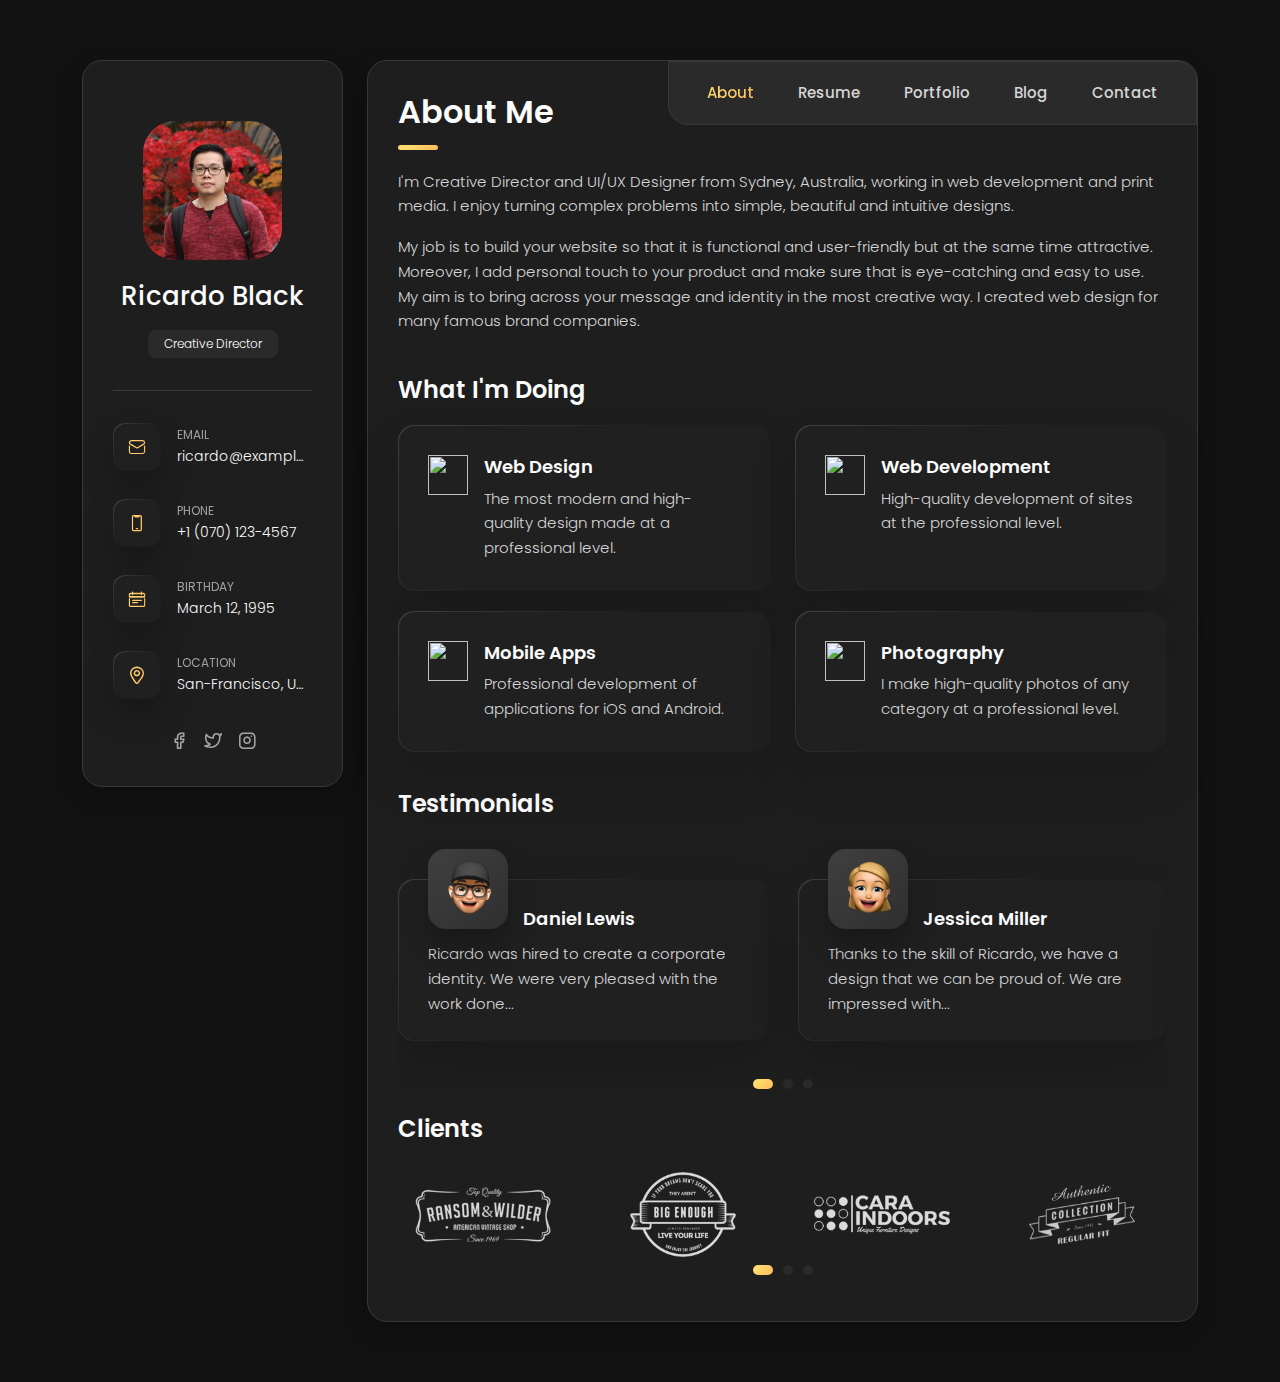
==== commit 0bb72c93: "update avatar" ====
--- a/index.html
+++ b/index.html
@@ -20,26 +20,26 @@
     <meta name="twitter:site" content="@ArtTemplates">
     <meta name="twitter:title" content="vCard">
     <meta name="twitter:description" content="vCard">
-    <meta name="twitter:image" content="../assets/images/social.html">
+    <meta name="twitter:image" content="assets/images/social.html">
 
     <!-- Open Graph data -->
     <meta property="og:title" content="ArtTemplate" />
     <meta property="og:type" content="website" />
     <meta property="og:url" content="your url website" />
-    <meta property="og:image" content="../assets/images/social.html" />
+    <meta property="og:image" content="assets/images/social.html" />
     <meta property="og:description" content="vCard" />
     <meta property="og:site_name" content="vCard" />
 
 	<!-- Favicons -->
-	<link rel="apple-touch-icon" sizes="144x144" href="../assets/images/favicons/apple-touch-icon-144x144.png">
-	<link rel="apple-touch-icon" sizes="114x114" href="../assets/images/favicons/apple-touch-icon-114x114.png">
-	<link rel="apple-touch-icon" sizes="72x72" href="../assets/images/favicons/apple-touch-icon-72x72.png">
-	<link rel="apple-touch-icon" sizes="57x57" href="../assets/images/favicons/apple-touch-icon-57x57.png">
-	<link rel="shortcut icon" href="../assets/images/favicons/favicon.png" type="image/png">
+	<link rel="apple-touch-icon" sizes="144x144" href="assets/images/favicons/apple-touch-icon-144x144.png">
+	<link rel="apple-touch-icon" sizes="114x114" href="assets/images/favicons/apple-touch-icon-114x114.png">
+	<link rel="apple-touch-icon" sizes="72x72" href="assets/images/favicons/apple-touch-icon-72x72.png">
+	<link rel="apple-touch-icon" sizes="57x57" href="assets/images/favicons/apple-touch-icon-57x57.png">
+	<link rel="shortcut icon" href="assets/images/favicons/favicon.png" type="image/png">
 
     <!-- Styles -->
-	<link rel="stylesheet" type="text/css" href="../assets/styles/vendors/bootstrap.min.css"/>
-	<link rel="stylesheet" type="text/css" href="../assets/styles/style.css"/>
+	<link rel="stylesheet" type="text/css" href="assets/styles/vendors/bootstrap.min.css"/>
+	<link rel="stylesheet" type="text/css" href="assets/styles/style.css"/>
 	
 </head>
 <body>
@@ -52,7 +52,7 @@
 						<!-- My photo -->
 						<div class="sidebar__base-info">
 					    	<figure class="avatar-box">
-                                <img src="../assets/images/my-avatar.png" alt="Ricardo Black">
+                                <img src="assets/images/anhDuc.JPG" alt="Ricardo Black">
 						    </figure>
 
 						    <div class="text-xl-center">
@@ -189,7 +189,7 @@
 								    <!-- Item review -->
                                     <div class="swiper-slide review-item box box--s2 box-inner js-open-review" data-mfp-src="#review-1" data-effect="mfp-zoom-out">
 										<figure class="box box-avatar box-avatar--not-border">
-                                            <img src="../assets/images/avatar-1.png" alt="Daniel Lewis">
+                                            <img src="assets/images/avatar-1.png" alt="Daniel Lewis">
 										</figure>
 									    <h4 class="title title--h3">Daniel Lewis</h4>
 										<p class="review-item__caption">Ricardo was hired to create a corporate identity. We were very pleased with the work done...</p>
@@ -198,7 +198,7 @@
 									<!-- Item review -->
                                     <div class="swiper-slide review-item box box--s2 box-inner js-open-review" data-mfp-src="#review-2" data-effect="mfp-zoom-out">
                                         <figure class="box box-avatar box-avatar--not-border">
-                                            <img src="../assets/images/avatar-2.png" alt="Daniel Lewis">
+                                            <img src="assets/images/avatar-2.png" alt="Daniel Lewis">
 										</figure>
 									    <h4 class="title title--h3">Jessica Miller</h4>
 										<p class="review-item__caption">Thanks to the skill of Ricardo, we have a design that we can be proud of. We are impressed with...</p>
@@ -207,7 +207,7 @@
 									<!-- Item review -->
                                     <div class="swiper-slide review-item box box--s2 box-inner js-open-review" data-mfp-src="#review-3" data-effect="mfp-zoom-out">
 										<figure class="box box-avatar box-avatar--not-border">
-                                            <img src="../assets/images/avatar-3.png" alt="Daniel Lewis">
+                                            <img src="assets/images/avatar-3.png" alt="Daniel Lewis">
 										</figure>
 									    <h4 class="title title--h3">Emily Evans</h4>
 										<p class="review-item__caption">Ricardo did a miracle with my website. It looks exactly as I imagined it. Now I have a profession...</p>
@@ -216,7 +216,7 @@
 									<!-- Item review -->
 									<div class="swiper-slide review-item box box--s2 box-inner js-open-review" data-mfp-src="#review-4" data-effect="mfp-zoom-out">
 										<figure class="box box-avatar box-avatar--not-border">
-											<img src="../assets/images/avatar-4.png" alt="Daniel Lewis">
+											<img src="assets/images/avatar-4.png" alt="Daniel Lewis">
 										</figure>
 										<h4 class="title title--h3">Henry William</h4>
 										<p class="review-item__caption">Thank you very much for your work on our project. It was a big help for us. Thanks to the...</p>
@@ -233,32 +233,32 @@
                             <div class="swiper-wrapper">
 								<!-- Item client -->
                                 <figure class="swiper-slide">
-									<a href="#"><img class="logo-client" src="../assets/images/clients/logo-1-color.png" alt="Logo" /></a>
-								</figure>
-									
-								<!-- Item client -->
-                                <figure class="swiper-slide">
-									<a href="#"><img class="logo-client" src="../assets/images/clients/logo-2-color.png" alt="Logo" /></a>
-								</figure>
-
-								<!-- Item client -->
-                                <figure class="swiper-slide">
-								    <a href="#"><img class="logo-client" src="../assets/images/clients/logo-3-color.png" alt="Logo" /></a>
-								</figure>
-
-								<!-- Item client -->
-                                <figure class="swiper-slide">
-									<a href="#"><img class="logo-client" src="../assets/images/clients/logo-4-color.png" alt="Logo" /></a>
-								</figure>
-									
-								<!-- Item client -->
-                                <figure class="swiper-slide">
-									<a href="#"><img class="logo-client" src="../assets/images/clients/logo-5-color.png" alt="Logo" /></a>
-								</figure>
-									
-								<!-- Item client -->
-                                <figure class="swiper-slide">
-									<a href="#"><img class="logo-client" src="../assets/images/clients/logo-6-color.png" alt="Logo" /></a>
+									<a href="#"><img class="logo-client" src="assets/images/clients/logo-1-color.png" alt="Logo" /></a>
+								</figure>
+									
+								<!-- Item client -->
+                                <figure class="swiper-slide">
+									<a href="#"><img class="logo-client" src="assets/images/clients/logo-2-color.png" alt="Logo" /></a>
+								</figure>
+
+								<!-- Item client -->
+                                <figure class="swiper-slide">
+								    <a href="#"><img class="logo-client" src="assets/images/clients/logo-3-color.png" alt="Logo" /></a>
+								</figure>
+
+								<!-- Item client -->
+                                <figure class="swiper-slide">
+									<a href="#"><img class="logo-client" src="assets/images/clients/logo-4-color.png" alt="Logo" /></a>
+								</figure>
+									
+								<!-- Item client -->
+                                <figure class="swiper-slide">
+									<a href="#"><img class="logo-client" src="assets/images/clients/logo-5-color.png" alt="Logo" /></a>
+								</figure>
+									
+								<!-- Item client -->
+                                <figure class="swiper-slide">
+									<a href="#"><img class="logo-client" src="assets/images/clients/logo-6-color.png" alt="Logo" /></a>
 								</figure>
 							</div>
 								
@@ -277,7 +277,7 @@
 		<div class="row">
             <div class="col-12 col-sm-2 full-rewiew-con-avatar">
 				<figure class="box box-avatar box-avatar--not-border">
-					<img src="../assets/images/avatar-1.png" alt="Daniel Lewis">
+					<img src="assets/images/avatar-1.png" alt="Daniel Lewis">
 				</figure>
 				<div class="review-icon-quote"></div>
 			</div>
@@ -297,7 +297,7 @@
 		<div class="row">
             <div class="col-12 col-sm-2 full-rewiew-con-avatar">
 				<figure class="box box-avatar box-avatar--not-border">
-					<img src="../assets/images/avatar-2.png" alt="Daniel Lewis">
+					<img src="assets/images/avatar-2.png" alt="Daniel Lewis">
 				</figure>
 				<div class="review-icon-quote"></div>
 			</div>
@@ -317,7 +317,7 @@
 		<div class="row">
             <div class="col-12 col-sm-2 full-rewiew-con-avatar">
 				<figure class="box box-avatar box-avatar--not-border">
-					<img src="../assets/images/avatar-3.png" alt="Daniel Lewis">
+					<img src="assets/images/avatar-3.png" alt="Daniel Lewis">
 				</figure>
 				<div class="review-icon-quote"></div>
 			</div>
@@ -337,7 +337,7 @@
 		<div class="row">
             <div class="col-12 col-sm-2 full-rewiew-con-avatar">
 				<figure class="box box-avatar box-avatar--not-border">
-					<img src="../assets/images/avatar-4.png" alt="Daniel Lewis">
+					<img src="assets/images/avatar-4.png" alt="Daniel Lewis">
 				</figure>
 				<div class="review-icon-quote"></div>
 			</div>
@@ -353,9 +353,9 @@
 	</div>
 	
 	<!-- JavaScripts -->
-	<script src="../assets/js/jquery-3.4.1.min.js"></script>
-	<script src="../assets/js/plugins.min.js"></script>
-    <script src="../assets/js/common.js"></script>
+	<script src="assets/js/jquery-3.4.1.min.js"></script>
+	<script src="assets/js/plugins.min.js"></script>
+    <script src="assets/js/common.js"></script>
 
 </body>
 
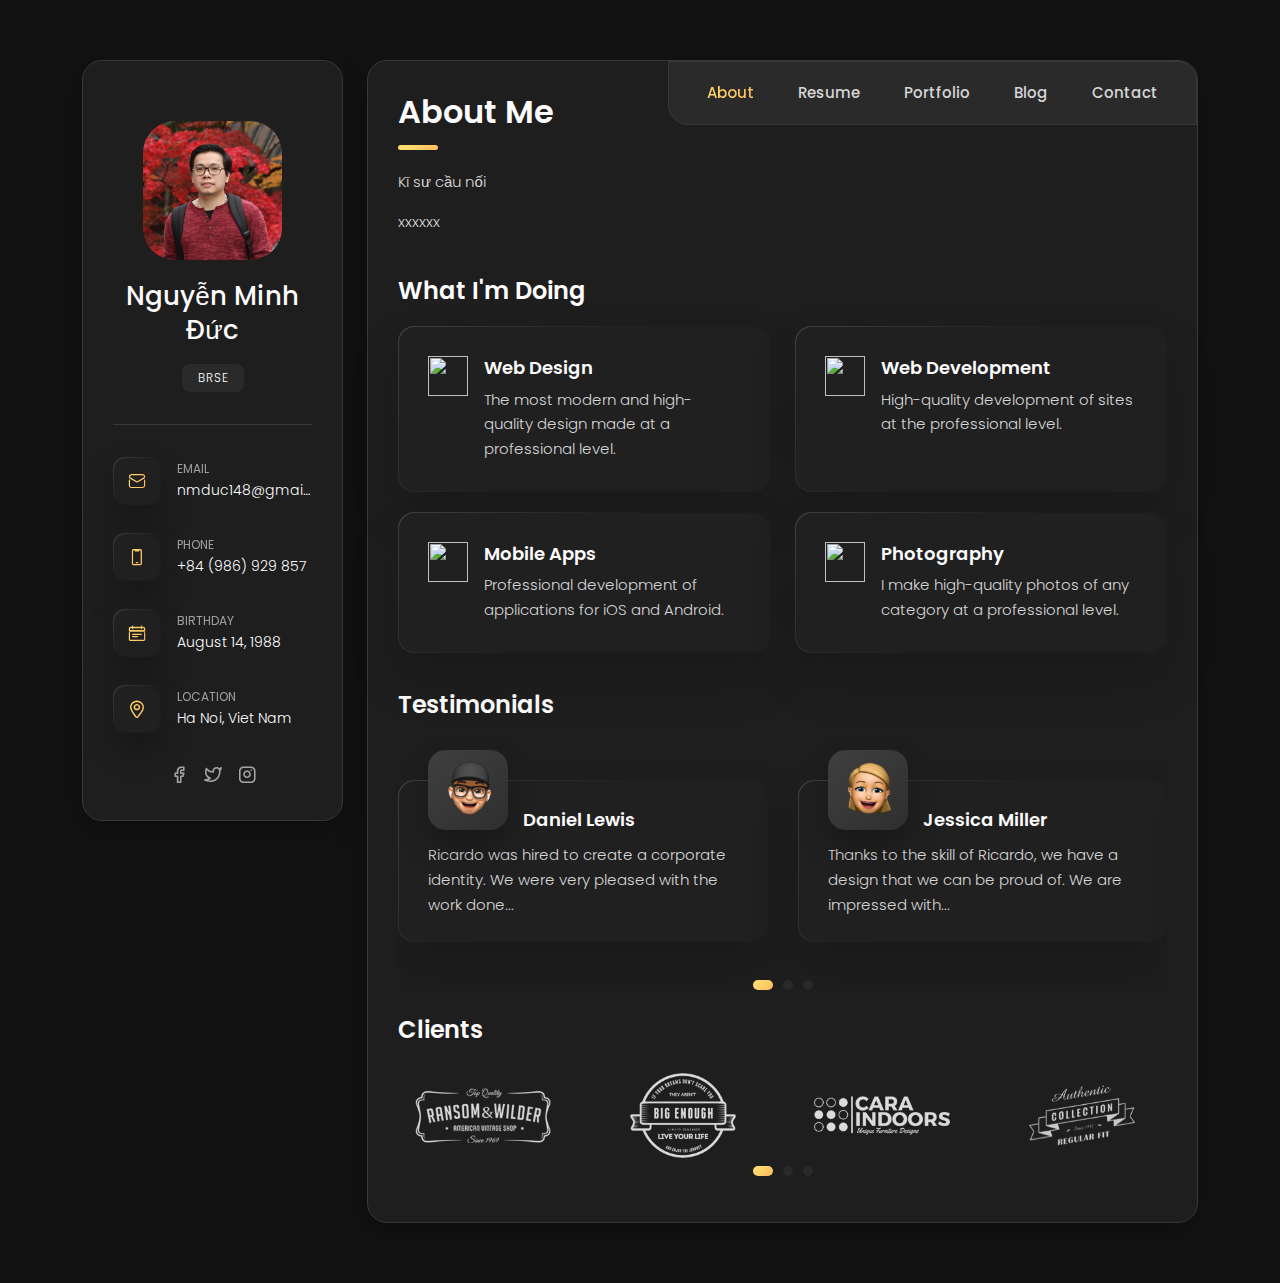
==== commit e80268d4: "update infor" ====
--- a/index.html
+++ b/index.html
@@ -52,12 +52,12 @@
 						<!-- My photo -->
 						<div class="sidebar__base-info">
 					    	<figure class="avatar-box">
-                                <img src="assets/images/anhDuc.JPG" alt="Ricardo Black">
+                                <img src="assets/images/anhDuc.JPG" alt="Nguyen Minh Duc">
 						    </figure>
 
 						    <div class="text-xl-center">
-						        <h3 class="title title--h3 sidebar__name">Ricardo Black</h3>
-							    <div class="badge">Creative Director</div>
+						        <h3 class="title title--h3 sidebar__name">Nguyễn Minh Đức</h3>
+							    <div class="badge">BRSE</div>
 						    </div>
 
 							<button class="btn btn--small btn--icon-right sidebar__btn js-btn-toggle"><span>Show Contacts</span><i class="feathericon-chevron-down"></i></button>
@@ -71,7 +71,7 @@
 							        <span class="box box--s2 icon-box"><i class="font-icon icon-envelope"></i></span>
 								    <div class="contacts-block__info">
 									    <span class="overhead">Email</span>
-									    <a class="text-overflow" href="mailto:ricardo@example.com" title="ricardo@example.com">ricardo@example.com</a>
+									    <a class="text-overflow" href="mailto:nmduc148@gmail.com" title="nmduc148@gmail.com">nmduc148@gmail.com</a>
 								    </div>
 							    </li>
 							    <!-- Phone -->
@@ -79,7 +79,7 @@
 								    <span class="box box--s2 icon-box"><i class="font-icon icon-phone"></i></span>
 								    <div class="contacts-block__info">
 									    <span class="overhead">Phone</span>
-							            <span class="text-overflow" title="+1 (070) 123-4567">+1 (070) 123-4567</span>
+							            <span class="text-overflow" title="+84 (098) 6 929 857">+84 (986) 929 857</span>
 								    </div>	
 							    </li>
 								<!-- Birthday -->
@@ -87,7 +87,7 @@
 								    <span class="box box--s2 icon-box"><i class="font-icon icon-calendar"></i></span>
 								    <div class="contacts-block__info">
 									    <span class="overhead">Birthday</span>
-							            <span class="text-overflow" title="March 12, 1995">March 12, 1995</span>
+							            <span class="text-overflow" title="March 12, 1995">August 14, 1988</span>
 								    </div>
 							    </li>
 								<!-- Location -->
@@ -95,7 +95,7 @@
 								    <span class="box box--s2 icon-box"><i class="font-icon icon-location"></i></span>
 								    <div class="contacts-block__info">
 									    <span class="overhead">Location</span>
-									    <span class="text-overflow" title="San-Francisco, USA">San-Francisco, USA</span>
+									    <span class="text-overflow" title="Ha Noi, Viet Nam">Ha Noi, Viet Nam</span>
 								    </div>
 							    </li>
 					        </ul>
@@ -128,8 +128,8 @@
 					    <!-- About -->
 						<div class="pb-0 pb-sm-2">
 		                    <h1 class="title title--h1 title__separate">About Me</h1>
-						    <p>I'm Creative Director and UI/UX Designer from Sydney, Australia, working in web development and print media. I enjoy turning complex problems into simple, beautiful and intuitive designs.</p>
-                            <p>My job is to build your website so that it is functional and user-friendly but at the same time attractive. Moreover, I add personal touch to your product and make sure that is eye-catching and easy to use. My aim is to bring across your message and identity in the most creative way. I created web design for many famous brand companies.</p>
+						    <p>Kĩ sư cầu nối</p>
+                            <p>xxxxxx</p>
 					    </div>
 						
 					    <!-- What -->
